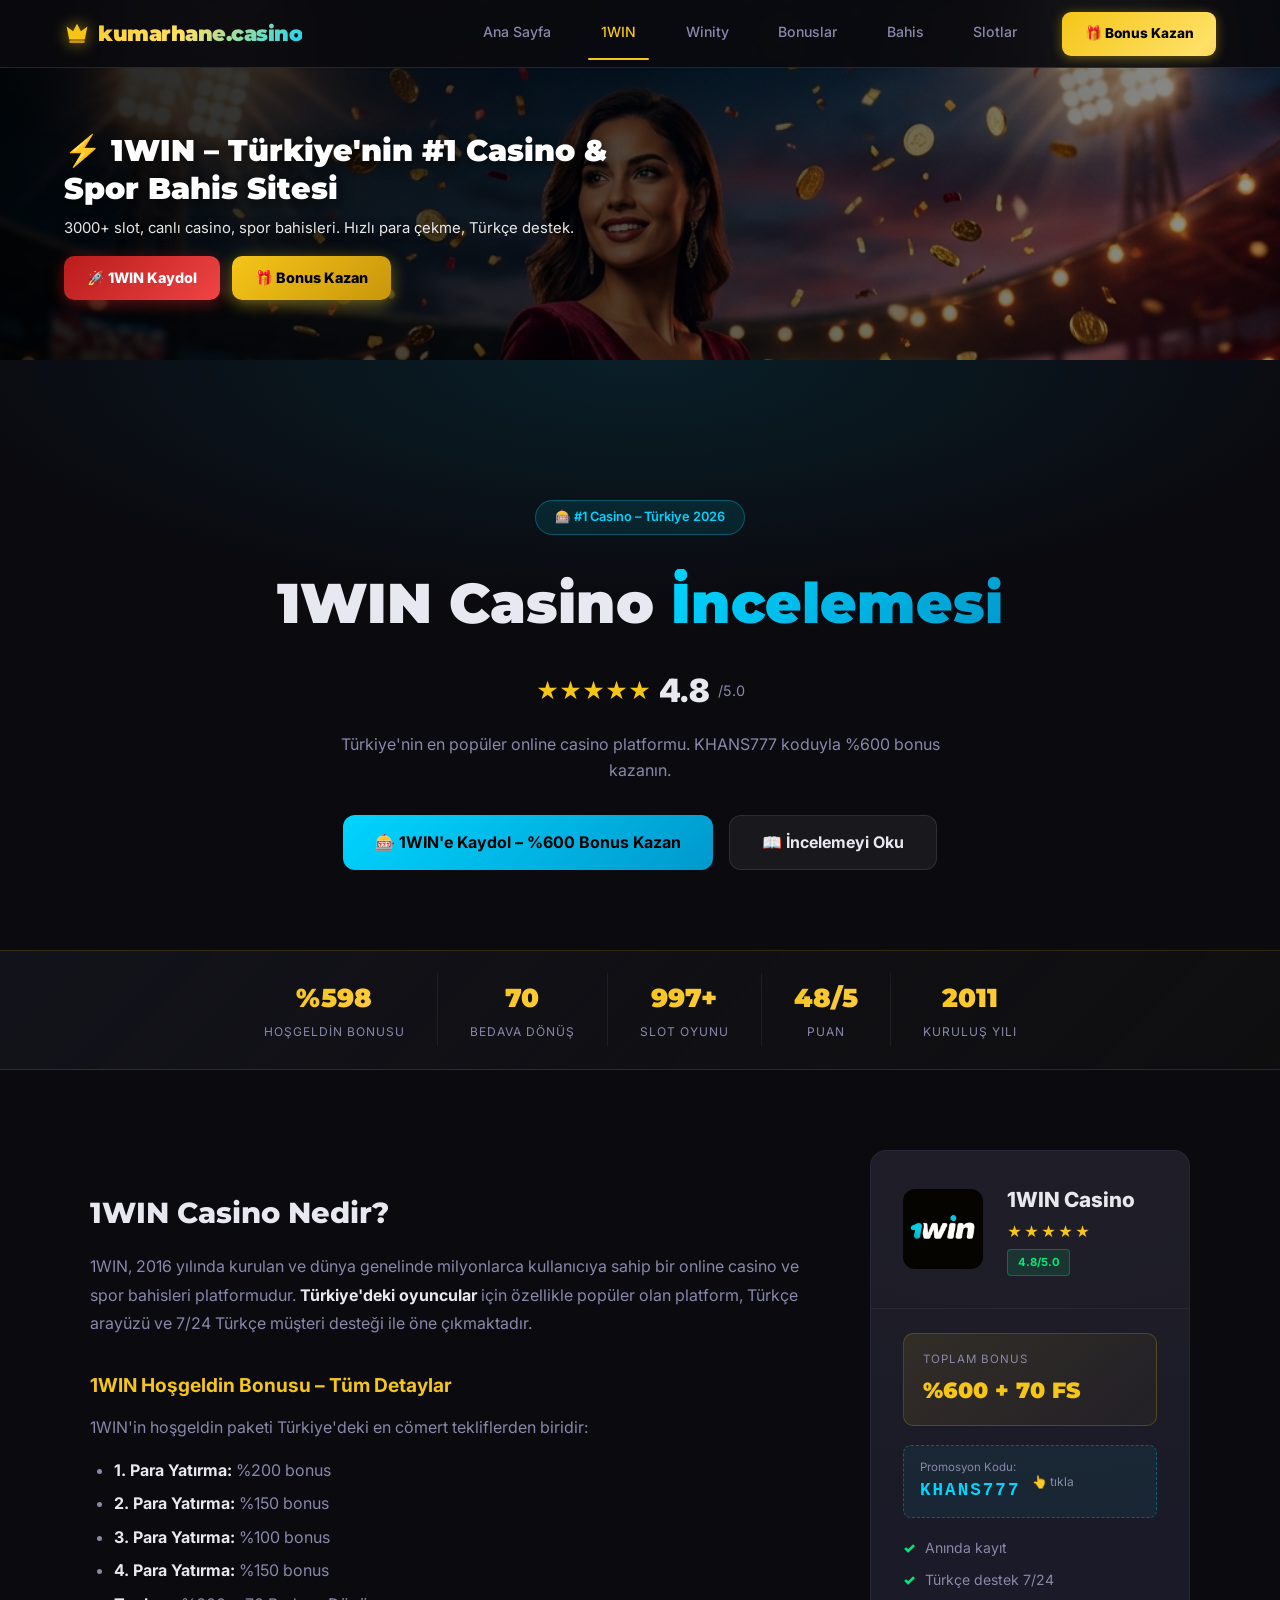
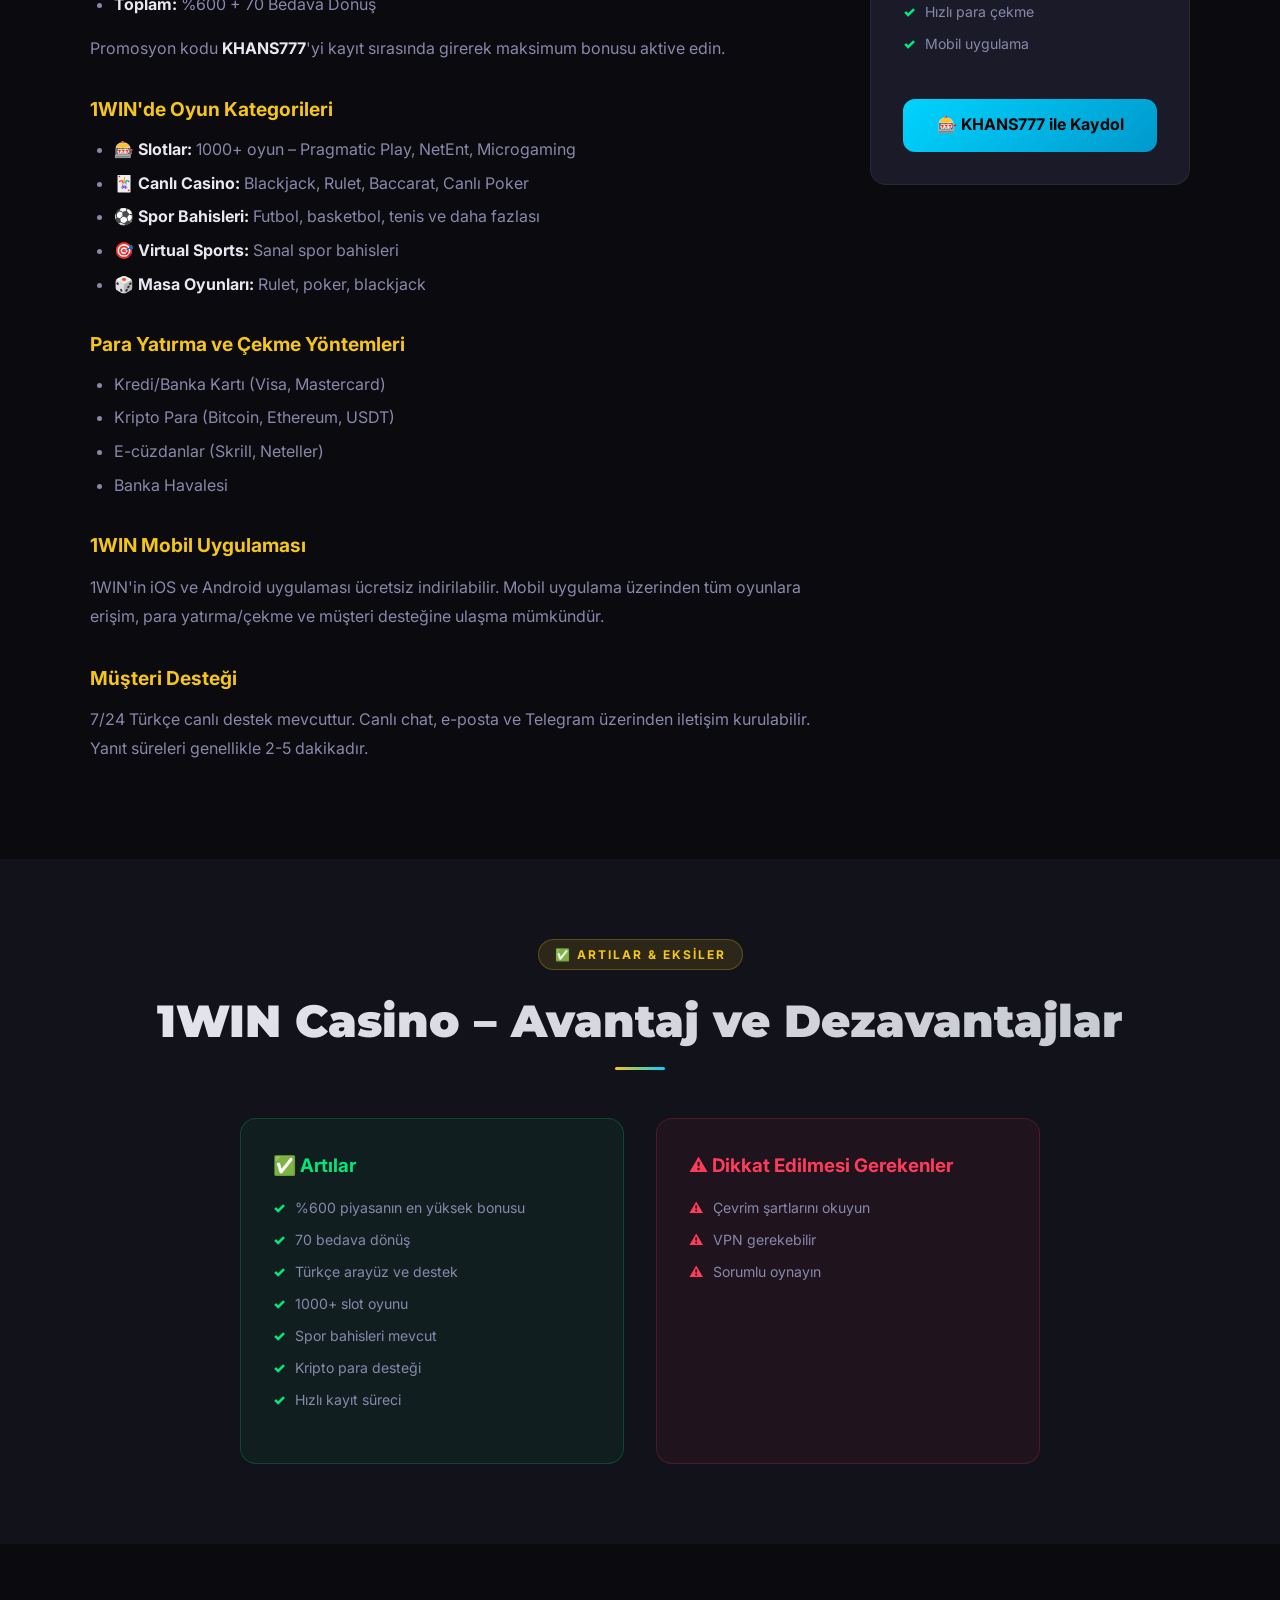
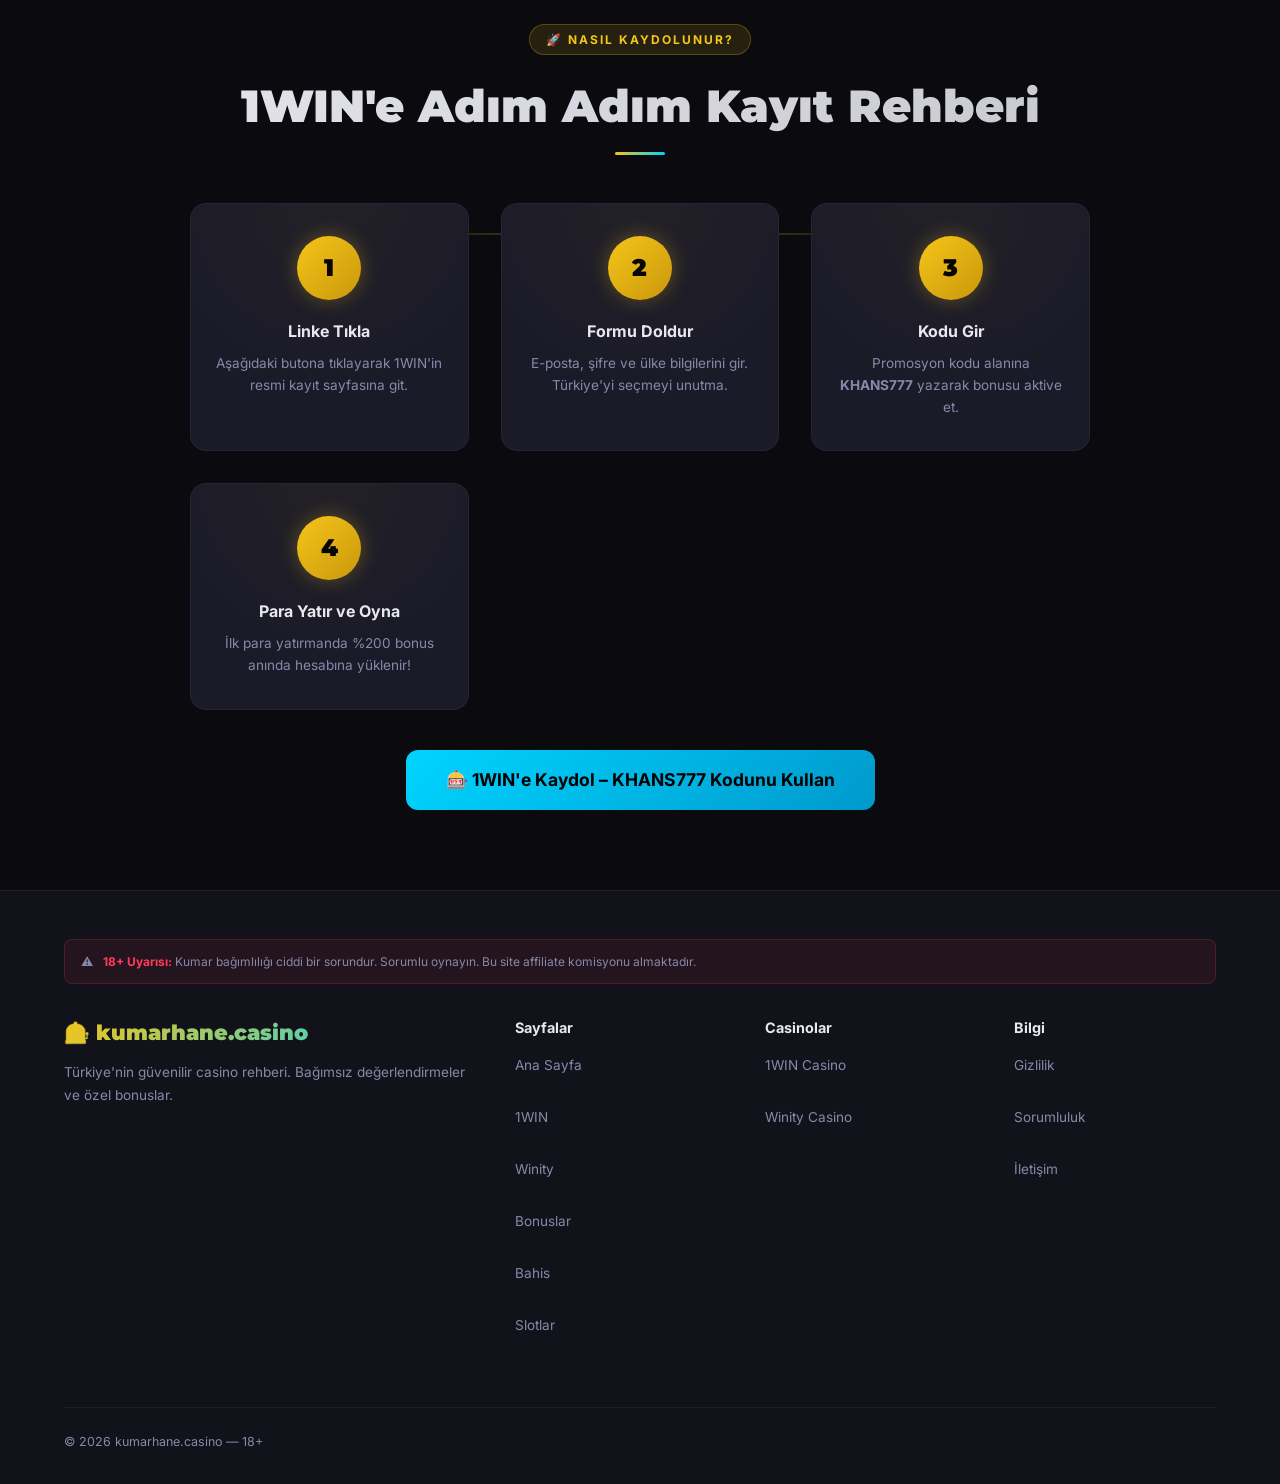
==== 1win.html @ 2cd4895a "SEO optimization + mobile responsive + AI slot images + hero redesign" ====
﻿<!DOCTYPE html>
<html lang="tr">
<head>
<meta charset="UTF-8">
<meta name="viewport" content="width=device-width, initial-scale=1.0, viewport-fit=cover">
<title>1WIN Casino Türkiye – %600 Bonus + 70 Bedava Dönüş | Promosyon Kodu: KHANS777</title>
<meta name="description" content="1WIN Casino Türkiye incelemesi 2026. KHANS777 kodu ile %600 bonus ve 70 bedava dönüş kazanın. Kayıt, para yatırma ve çekme rehberi.">
<meta name="keywords" content="1win türkiye, 1win bonus, 1win promosyon kodu, KHANS777, 1win kayıt, 1win casino, 1win bedava dönüş">
<meta name="robots" content="index, follow, max-snippet:-1, max-image-preview:large">
<meta name="author" content="Kumarhane.Casino">
<meta name="geo.region" content="TR">
<link rel="alternate" hreflang="tr" href="https://kumarhane.casino/1win.html">
<link rel="preconnect" href="https://fonts.googleapis.com">
<link rel="preconnect" href="https://fonts.gstatic.com" crossorigin>
<meta property="og:title" content="1WIN Casino Türkiye – %600 Bonus + KHANS777">
<meta property="og:description" content="1WIN Casino incelemesi. KHANS777 kodu ile %600 bonus ve 70 bedava dönüş kazanın.">
<meta property="og:type" content="article">
<meta property="og:url" content="https://kumarhane.casino/1win.html">
<meta property="og:image" content="https://kumarhane.casino/assets/images/hero-bg.png">
<meta property="og:image:width" content="1200">
<meta property="og:image:height" content="630">
<meta property="og:locale" content="tr_TR">
<meta name="twitter:card" content="summary_large_image">
<link rel="canonical" href="https://kumarhane.casino/1win.html">
<link rel="icon" type="image/svg+xml" href="assets/favicon.svg">
<link rel="stylesheet" href="assets/css/style.css">
<script type="application/ld+json">
{"@context":"https://schema.org","@graph":[{"@type":"BreadcrumbList","itemListElement":[{"@type":"ListItem","position":1,"name":"Ana Sayfa","item":"https://kumarhane.casino"},{"@type":"ListItem","position":2,"name":"1WIN Casino İnceleme","item":"https://kumarhane.casino/1win.html"}]},{"@type":"Review","itemReviewed":{"@type":"Organization","name":"1WIN Casino","url":"https://lkte.cc/c1a523dd","logo":"https://kumarhane.casino/assets/images/1win-logo.png"},"reviewRating":{"@type":"Rating","ratingValue":"4.8","bestRating":"5","worstRating":"1"},"author":{"@type":"Organization","name":"Kumarhane.Casino","url":"https://kumarhane.casino"},"reviewBody":"1WIN Casino, Türkiye'deki en iyi online casino platformlarından biridir. %600 hoşgeldin bonusu ve KHANS777 promosyon kodu ile Kaydolun.","datePublished":"2026-05-22"}]}
</script>
</head>
<body>

<nav class="navbar">
  <div class="navbar-left">
    <a href="index.html" class="navbar-logo"><svg class="logo-icon" viewBox="0 0 30 24" fill="none" xmlns="http://www.w3.org/2000/svg" aria-hidden="true"><path d="M15 1L19.5 9.5L27 4L24 19H6L3 4L10.5 9.5L15 1Z" fill="url(#cg2)"/><rect x="6" y="20" width="18" height="3" rx="1.5" fill="#c9960c"/><defs><linearGradient id="cg2" x1="0" y1="0" x2="30" y2="24"><stop offset="0%" stop-color="#f5c518"/><stop offset="100%" stop-color="#ffaa00"/></linearGradient></defs></svg>kumarhane<span>.casino</span></a>
  </div>
  <div class="navbar-right">
    <div class="navbar-nav" id="mainNav">
      <a href="index.html">Ana Sayfa</a>
      <a href="1win.html" style="color:var(--cyan)">1WIN</a>
      <a href="winity.html">Winity</a>
      <a href="bonuslar.html">Bonuslar</a>
      <a href="bahis.html">Bahis</a>
      <a href="slotlar.html">Slotlar</a>
    </div>
    <a href="https://lkte.cc/c1a523dd" target="_blank" rel="noopener" class="btn-nav">🎁 Bonus Kazan</a>
    <button class="nav-toggle" id="navToggleBtn" aria-label="Menü"><span></span><span></span><span></span></button>
  </div>
</nav>
<!-- PAGE BANNER -->
<div class="page-banner">
  <img src="assets/images/1win-banner.png" alt="" class="page-banner-img" loading="eager">
  <div class="page-banner-overlay">
    <div class="page-banner-body">
      <div class="page-banner-title">⚡ 1WIN – Türkiye'nin #1 Casino & Spor Bahis Sitesi</div>
      <div class="page-banner-sub">3000+ slot, canlı casino, spor bahisleri. Hızlı para çekme, Türkçe destek.</div>
      <div class="page-banner-btns">
        <a href="https://lkte.cc/c1a523dd" target="_blank" rel="noopener" class="btn-bp btn-bp-red">🚀 1WIN Kaydol</a>
        <a href="https://lkte.cc/c1a523dd" target="_blank" rel="noopener" class="btn-bp btn-bp-gold">🎁 Bonus Kazan</a>
      </div>
    </div>
  </div>
</div>
</div>

<div class="page-hero" style="background:radial-gradient(ellipse 80% 60% at 50% 0%,rgba(0,212,255,0.1) 0%,transparent 70%),var(--dark)">
  <div class="hero-badge" style="background:rgba(0,212,255,0.1);border-color:rgba(0,212,255,0.3);color:var(--cyan)">🎰 #1 Casino – Türkiye 2026</div>
  <h1 class="page-hero-title">1WIN Casino <span style="background:linear-gradient(135deg,var(--cyan),#0099cc);-webkit-background-clip:text;-webkit-text-fill-color:transparent">İncelemesi</span></h1>
  <div class="rating-big"><span class="star-filled">★★★★★</span><span class="rating-num">4.8</span><span style="color:var(--text-muted);font-size:0.9rem">/5.0</span></div>
  <p class="page-hero-sub">Türkiye'nin en popüler online casino platformu. KHANS777 koduyla %600 bonus kazanın.</p>
  <div class="hero-buttons">
    <a href="https://lkte.cc/c1a523dd" target="_blank" rel="noopener" class="btn btn-cyan pulse">🎰 1WIN'e Kaydol – %600 Bonus Kazan</a>
    <a href="#İnceleme" class="btn btn-ghost">📖 İncelemeyi Oku</a>
  </div>
</div>

<div class="stats-bar">
  <div class="stat-item"><div class="stat-num">%600</div><div class="stat-label">Hoşgeldin Bonusu</div></div>
  <div class="stat-item"><div class="stat-num">70</div><div class="stat-label">Bedava Dönüş</div></div>
  <div class="stat-item"><div class="stat-num">1000+</div><div class="stat-label">Slot Oyunu</div></div>
  <div class="stat-item"><div class="stat-num">4.8/5</div><div class="stat-label">Puan</div></div>
  <div class="stat-item"><div class="stat-num">2016</div><div class="stat-label">Kuruluş Yılı</div></div>
</div>

<section class="section" id="İnceleme">
  <div style="display:grid;grid-template-columns:1fr 320px;gap:3rem;max-width:1100px;margin:0 auto" class="review-layout">
    <div class="prose">
      <h2>1WIN Casino Nedir?</h2>
      <p>1WIN, 2016 yılında kurulan ve dünya genelinde milyonlarca kullanıcıya sahip bir online casino ve spor bahisleri platformudur. <strong>Türkiye'deki oyuncular</strong> için özellikle popüler olan platform, Türkçe arayüzü ve 7/24 Türkçe müşteri desteği ile öne çıkmaktadır.</p>

      <h3>1WIN Hoşgeldin Bonusu – Tüm Detaylar</h3>
      <p>1WIN'in hoşgeldin paketi Türkiye'deki en cömert tekliflerden biridir:</p>
      <ul>
        <li><strong>1. Para Yatırma:</strong> %200 bonus</li>
        <li><strong>2. Para Yatırma:</strong> %150 bonus</li>
        <li><strong>3. Para Yatırma:</strong> %100 bonus</li>
        <li><strong>4. Para Yatırma:</strong> %150 bonus</li>
        <li><strong>Toplam:</strong> %600 + 70 Bedava Dönüş</li>
      </ul>
      <p>Promosyon kodu <strong>KHANS777</strong>'yi kayıt sırasında girerek maksimum bonusu aktive edin.</p>

      <h3>1WIN'de Oyun Kategorileri</h3>
      <ul>
        <li>🎰 <strong>Slotlar:</strong> 1000+ oyun – Pragmatic Play, NetEnt, Microgaming</li>
        <li>🃏 <strong>Canlı Casino:</strong> Blackjack, Rulet, Baccarat, Canlı Poker</li>
        <li>⚽ <strong>Spor Bahisleri:</strong> Futbol, basketbol, tenis ve daha fazlası</li>
        <li>🎯 <strong>Virtual Sports:</strong> Sanal spor bahisleri</li>
        <li>🎲 <strong>Masa Oyunları:</strong> Rulet, poker, blackjack</li>
      </ul>

      <h3>Para Yatırma ve Çekme Yöntemleri</h3>
      <ul>
        <li>Kredi/Banka Kartı (Visa, Mastercard)</li>
        <li>Kripto Para (Bitcoin, Ethereum, USDT)</li>
        <li>E-cüzdanlar (Skrill, Neteller)</li>
        <li>Banka Havalesi</li>
      </ul>

      <h3>1WIN Mobil Uygulaması</h3>
      <p>1WIN'in iOS ve Android uygulaması ücretsiz indirilabilir. Mobil uygulama üzerinden tüm oyunlara erişim, para yatırma/çekme ve müşteri desteğine ulaşma mümkündür.</p>

      <h3>Müşteri Desteği</h3>
      <p>7/24 Türkçe canlı destek mevcuttur. Canlı chat, e-posta ve Telegram üzerinden iletişim kurulabilir. Yanıt süreleri genellikle 2-5 dakikadır.</p>
    </div>

    <div>
      <div class="casino-card" style="position:sticky;top:90px">
        <div class="casino-card-top">
          <div class="casino-logo-wrap">
            <img loading="lazy" src="assets/images/1win-logo.png" alt="1WIN" onerror="this.parentElement.innerHTML='<span style=font-size:2rem;color:#00d4ff>1W</span>'">
          </div>
          <div class="casino-meta">
            <h3>1WIN Casino</h3>
            <div class="stars">★★★★★</div>
            <div class="casino-badge">4.8/5.0</div>
          </div>
        </div>
        <div class="casino-card-body">
          <div class="bonus-highlight">
            <div class="bonus-highlight-label">Toplam Bonus</div>
            <div class="bonus-highlight-value">%600 + 70 FS</div>
          </div>
          <div class="promo-box">
            <div><div class="promo-label">Promosyon Kodu:</div><div class="promo-code">KHANS777</div></div>
            <div style="font-size:0.75rem;color:var(--text-muted)">👆 tıkla</div>
          </div>
          <div class="features-list">
            <div class="feature-item">Anında kayıt</div>
            <div class="feature-item">Türkçe destek 7/24</div>
            <div class="feature-item">Hızlı para çekme</div>
            <div class="feature-item">Mobil uygulama</div>
          </div>
        </div>
        <div class="casino-card-footer">
          <a href="https://lkte.cc/c1a523dd" target="_blank" rel="noopener" class="btn btn-cyan" style="width:100%;justify-content:center">🎰 KHANS777 ile Kaydol</a>
        </div>
      </div>
    </div>
  </div>
</section>

<style>@media(max-width:900px){.review-layout{grid-template-columns:1fr!important}}</style>

<section class="section section-dark">
  <div class="section-header">
    <div class="section-tag">✅ Artılar &amp; Eksiler</div>
    <h2 class="section-title">1WIN Casino – Avantaj ve Dezavantajlar</h2>
  </div>
  <div style="display:grid;grid-template-columns:1fr 1fr;gap:2rem;max-width:800px;margin:0 auto">
    <div style="background:rgba(0,232,122,0.06);border:1px solid rgba(0,232,122,0.2);border-radius:16px;padding:2rem">
      <h3 style="color:var(--green);margin-bottom:1rem">✅ Artılar</h3>
      <div class="features-list">
        <div class="feature-item">%600 piyasanın en yüksek bonusu</div>
        <div class="feature-item">70 bedava dönüş</div>
        <div class="feature-item">Türkçe arayüz ve destek</div>
        <div class="feature-item">1000+ slot oyunu</div>
        <div class="feature-item">Spor bahisleri mevcut</div>
        <div class="feature-item">Kripto para desteği</div>
        <div class="feature-item">Hızlı kayıt süreci</div>
      </div>
    </div>
    <div style="background:rgba(255,59,92,0.06);border:1px solid rgba(255,59,92,0.2);border-radius:16px;padding:2rem">
      <h3 style="color:var(--red);margin-bottom:1rem">⚠️ Dikkat Edilmesi Gerekenler</h3>
      <div class="features-list" style="list-style:none">
        <div class="feature-item warn-item">Çevrim şartlarını okuyun</div>
        <div class="feature-item warn-item">VPN gerekebilir</div>
        <div class="feature-item warn-item">Sorumlu oynayın</div>
      </div>
    </div>
  </div>
</section>

<section class="section">
  <div class="section-header">
    <div class="section-tag">🚀 Nasıl Kaydolunur?</div>
    <h2 class="section-title">1WIN'e Adım Adım Kayıt Rehberi</h2>
  </div>
  <div class="steps-grid" style="max-width:900px;margin:0 auto">
    <div class="step-card"><div class="step-num">1</div><div class="step-title">Linke Tıkla</div><div class="step-desc">Aşağıdaki butona tıklayarak 1WIN'in resmi kayıt sayfasına git.</div></div>
    <div class="step-card"><div class="step-num">2</div><div class="step-title">Formu Doldur</div><div class="step-desc">E-posta, şifre ve ülke bilgilerini gir. Türkiye'yi seçmeyi unutma.</div></div>
    <div class="step-card"><div class="step-num">3</div><div class="step-title">Kodu Gir</div><div class="step-desc">Promosyon kodu alanına <strong>KHANS777</strong> yazarak bonusu aktive et.</div></div>
    <div class="step-card"><div class="step-num">4</div><div class="step-title">Para Yatır ve Oyna</div><div class="step-desc">İlk para yatırmanda %200 bonus anında hesabına yüklenir!</div></div>
  </div>
  <div style="text-align:center;margin-top:2.5rem">
    <a href="https://lkte.cc/c1a523dd" target="_blank" rel="noopener" class="btn btn-cyan pulse" style="font-size:1.1rem;padding:1rem 2.5rem">🎰 1WIN'e Kaydol – KHANS777 Kodunu Kullan</a>
  </div>
</section>

<footer>
  <div class="gambling-warning">⚠️ <div><strong>18+ Uyarısı:</strong> Kumar bağımlılığı ciddi bir sorundur. Sorumlu oynayın. Bu site affiliate komisyonu almaktadır.</div></div>
  <div class="footer-grid">
    <div>
      <div class="footer-brand-name">🎰 kumarhane.casino</div>
      <p class="footer-desc">Türkiye'nin güvenilir casino rehberi. Bağımsız değerlendirmeler ve özel bonuslar.</p>
    </div>
    <div><div class="footer-col-title">Sayfalar</div><div class="footer-links"><a href="index.html">Ana Sayfa</a><a href="1win.html">1WIN</a><a href="winity.html">Winity</a><a href="bonuslar.html">Bonuslar</a><a href="bahis.html">Bahis</a>
      <a href="slotlar.html">Slotlar</a></div></div>
    <div><div class="footer-col-title">Casinolar</div><div class="footer-links"><a href="https://lkte.cc/c1a523dd" target="_blank" rel="noopener">1WIN Casino</a><a href="https://winity.one/alt/win_girl_tr/?ec56622b4272e864ec4dde44e7086534" target="_blank" rel="noopener">Winity Casino</a></div></div>
    <div><div class="footer-col-title">Bilgi</div><div class="footer-links"><a href="gizlilik.html">Gizlilik</a><a href="sorumluluk.html">Sorumluluk</a><a href="mailto:info@kumarhane.casino">İletişim</a></div></div>
  </div>
  <div class="footer-bottom">
    <div class="footer-copy">© 2026 kumarhane.casino — 18+</div>
  </div>
</footer>

<div class="sticky-cta" style="opacity:0;transition:opacity .3s">
  <a href="https://lkte.cc/c1a523dd" target="_blank" rel="noopener" class="sticky-cta-btn" style="background:linear-gradient(135deg,var(--cyan),#0099cc);color:#000">🎰 KHANS777 ile Kaydol</a>
</div>
<script src="assets/js/main.js"></script>
</body>
</html>
---- assets/css/style.css ----
@import url('https://fonts.googleapis.com/css2?family=Inter:wght@300;400;500;600;700;800;900&family=Montserrat:wght@700;800;900&display=swap');

:root {
  --gold: #f5c518;
  --gold-dark: #c9960c;
  --cyan: #00d4ff;
  --dark: #0a0a0f;
  --dark2: #12121a;
  --dark3: #1a1a28;
  --dark4: #22223a;
  --text: #e8e8f0;
  --text-muted: #8888aa;
  --red: #ff3b5c;
  --green: #00e87a;
  --radius: 16px;
  --shadow: 0 8px 32px rgba(0,0,0,0.5);
}

* { margin:0; padding:0; box-sizing:border-box; }

html { scroll-behavior:smooth; }

body {
  font-family:'Inter',sans-serif;
  background:var(--dark);
  color:var(--text);
  line-height:1.6;
  overflow-x:hidden;
}

a { text-decoration:none; color:inherit; }
img { max-width:100%; display:block; }

/* SCROLLBAR */
::-webkit-scrollbar { width:6px; }
::-webkit-scrollbar-track { background:var(--dark2); }
::-webkit-scrollbar-thumb { background:var(--gold); border-radius:3px; }

/* NAVBAR */
.navbar {
  position:fixed; top:0; left:0; right:0; z-index:1000;
  background:rgba(10,10,15,0.92);
  backdrop-filter:blur(20px);
  border-bottom:1px solid rgba(245,197,24,0.15);
  padding:0 calc(5% + 8px) 0 5%;
  display:flex; align-items:center; justify-content:space-between;
  height:68px;
  transition:background .3s, box-shadow .3s;
}
.navbar.scrolled { background:rgba(10,10,15,0.99); box-shadow:0 4px 30px rgba(0,0,0,0.6); }

/* LEFT: logo only */
.navbar-left { display:flex; align-items:center; flex-shrink:0; }

/* RIGHT: nav + CTA + burger */
.navbar-right { display:flex; align-items:center; gap:2rem; flex:1; justify-content:flex-end; }

.navbar-logo {
  font-family:'Montserrat',sans-serif;
  font-size:1.3rem; font-weight:900;
  background:linear-gradient(135deg,var(--gold),#ffe066,var(--cyan));
  -webkit-background-clip:text; -webkit-text-fill-color:transparent;
  letter-spacing:-0.5px;
  display:flex; align-items:center; gap:0;
  text-decoration:none; flex-shrink:0;
}
.navbar-logo span { -webkit-text-fill-color:transparent; }

/* Crown SVG icon */
.logo-icon {
  width:26px; height:auto; flex-shrink:0;
  margin-right:0.5rem;
  filter:drop-shadow(0 0 8px rgba(245,197,24,0.7));
  transition:filter .3s;
}
.navbar-logo:hover .logo-icon { filter:drop-shadow(0 0 12px rgba(245,197,24,1)); }

.navbar-nav { display:flex; gap:1.5rem; align-items:center; }

.navbar-nav a {
  font-size:0.88rem; font-weight:500; color:var(--text-muted);
  transition:color .2s; white-space:nowrap;
}
.navbar-nav a:hover, .navbar-nav a.active { color:var(--gold); }

/* CTA button in navbar-right */
.btn-nav {
  background:linear-gradient(135deg,var(--gold) 0%,#ffe066 50%,var(--gold-dark) 100%);
  background-size:200% auto;
  color:#000 !important;
  padding:0.55rem 1.4rem;
  border-radius:9px;
  font-weight:800 !important;
  font-size:0.85rem !important;
  white-space:nowrap;
  flex-shrink:0;
  margin-right:0;
  box-shadow:0 2px 12px rgba(245,197,24,0.4);
  transition:background-position .4s, transform .2s, box-shadow .2s;
  display:inline-flex; align-items:center; gap:0.3rem;
}
.btn-nav:hover { background-position:right center; transform:translateY(-2px); box-shadow:0 4px 20px rgba(245,197,24,0.6); }

/* HERO */
.hero {
  min-height:100vh;
  position:relative;
  display:flex; align-items:center; justify-content:center;
  text-align:center;
  padding:100px 5% 60px;
  overflow:hidden;
}

.hero-bg {
  position:absolute; inset:0;
  background:
    radial-gradient(ellipse 80% 60% at 50% 40%, rgba(245,197,24,0.08) 0%, transparent 70%),
    radial-gradient(ellipse 60% 80% at 80% 20%, rgba(0,212,255,0.06) 0%, transparent 60%),
    linear-gradient(180deg,#0a0a0f 0%,#12121a 100%);
  z-index:0;
}

.hero-bg-img {
  position:absolute; inset:0;
  background-image:url('../images/hero-bg.png');
  background-size:cover; background-position:center;
  opacity:0.12; z-index:1;
}

.hero-content { position:relative; z-index:2; max-width:900px; }

.hero-badge {
  display:inline-flex; align-items:center; gap:0.5rem;
  background:rgba(245,197,24,0.1);
  border:1px solid rgba(245,197,24,0.3);
  border-radius:50px;
  padding:0.4rem 1.2rem;
  font-size:0.8rem; font-weight:600; color:var(--gold);
  margin-bottom:1.5rem;
  animation:fadeInDown .6s ease;
}

.hero-title {
  font-family:'Montserrat',sans-serif;
  font-size:clamp(2.2rem,6vw,4.5rem);
  font-weight:900;
  line-height:1.1;
  margin-bottom:1.2rem;
  animation:fadeInUp .7s ease;
}

.hero-title .highlight {
  background:linear-gradient(135deg,var(--gold),#ffaa00);
  -webkit-background-clip:text; -webkit-text-fill-color:transparent;
}

.hero-sub {
  font-size:clamp(1rem,2vw,1.25rem);
  color:var(--text-muted);
  margin-bottom:2.5rem;
  animation:fadeInUp .8s ease;
}

.hero-buttons { display:flex; gap:1rem; justify-content:center; flex-wrap:wrap; animation:fadeInUp .9s ease; }

/* BUTTONS */
.btn {
  display:inline-flex; align-items:center; gap:0.5rem;
  padding:0.85rem 2rem;
  border-radius:12px;
  font-weight:700; font-size:1rem;
  cursor:pointer; border:none;
  transition:all .25s;
  position:relative; overflow:hidden;
}

.btn::after {
  content:'';
  position:absolute; inset:0;
  background:rgba(255,255,255,0.1);
  opacity:0; transition:opacity .2s;
}
.btn:hover::after { opacity:1; }
.btn:hover { transform:translateY(-2px); box-shadow:0 12px 30px rgba(0,0,0,0.4); }

.btn-gold {
  background:linear-gradient(135deg,var(--gold),var(--gold-dark));
  color:#000;
}

.btn-cyan {
  background:linear-gradient(135deg,var(--cyan),#0099cc);
  color:#000;
}

.btn-outline {
  background:transparent;
  border:2px solid var(--gold);
  color:var(--gold);
}
.btn-outline:hover { background:var(--gold); color:#000; }

.btn-ghost {
  background:rgba(255,255,255,0.06);
  border:1px solid rgba(255,255,255,0.1);
  color:var(--text);
}

/* STATS BAR */
.stats-bar {
  background:linear-gradient(135deg,var(--dark2),rgba(245,197,24,0.02));
  border-top:1px solid rgba(245,197,24,0.15);
  border-bottom:1px solid rgba(245,197,24,0.15);
  padding:1.4rem 5%;
  display:flex; gap:0; justify-content:center; flex-wrap:wrap;
}
.stat-item {
  display:flex; flex-direction:column; align-items:center;
  gap:0.2rem; padding:0.3rem 2rem;
  border-right:1px solid rgba(255,255,255,0.06);
}
.stat-item:last-child { border-right:none; }
.stat-num {
  font-family:'Montserrat',sans-serif; font-size:1.6rem; font-weight:900;
  background:linear-gradient(135deg,var(--gold),#ffe066);
  -webkit-background-clip:text; -webkit-text-fill-color:transparent;
}
.stat-label { font-size:0.75rem; color:var(--text-muted); text-transform:uppercase; letter-spacing:1px; }

/* SECTION */
.section { padding:80px 5%; }
.section-dark { background:var(--dark2); }
.section-darker { background:var(--dark3); }

/* Section title underline accent */
.section-title::after {
  content:'';
  display:block; width:50px; height:3px;
  background:linear-gradient(90deg,var(--gold),var(--cyan));
  margin:0.6rem auto 0; border-radius:2px;
}

.section-header { text-align:center; margin-bottom:3rem; }

.section-tag {
  display:inline-block;
  background:rgba(245,197,24,0.12);
  border:1px solid rgba(245,197,24,0.25);
  color:var(--gold);
  font-size:0.75rem; font-weight:700;
  text-transform:uppercase; letter-spacing:2px;
  padding:0.3rem 1rem; border-radius:50px;
  margin-bottom:1rem;
}

.section-title {
  font-family:'Montserrat',sans-serif;
  font-size:clamp(1.8rem,4vw,2.8rem);
  font-weight:900;
  margin-bottom:0.75rem;
}

.section-sub { color:var(--text-muted); max-width:600px; margin:0 auto; }

/* CARDS */
.cards-grid { display:grid; gap:1.5rem; grid-template-columns:repeat(auto-fit,minmax(300px,1fr)); }

.casino-card {
  background:var(--dark3);
  border:1px solid rgba(255,255,255,0.06);
  border-radius:var(--radius);
  overflow:hidden;
  transition:all .3s;
  position:relative;
}
.casino-card:hover { transform:translateY(-6px); border-color:rgba(245,197,24,0.3); box-shadow:0 20px 50px rgba(0,0,0,0.5); }

.casino-card-top {
  padding:2rem;
  display:flex; align-items:center; gap:1.5rem;
  border-bottom:1px solid rgba(255,255,255,0.05);
}

.casino-logo-wrap {
  width:80px; height:80px;
  border-radius:12px;
  overflow:hidden;
  background:var(--dark4);
  display:flex; align-items:center; justify-content:center;
  flex-shrink:0;
}
.casino-logo-wrap img { width:100%; height:100%; object-fit:contain; }

.casino-meta h3 { font-size:1.3rem; font-weight:800; margin-bottom:0.25rem; }

.stars { color:var(--gold); font-size:0.9rem; letter-spacing:2px; }

.casino-badge {
  display:inline-block;
  background:rgba(0,232,122,0.12);
  border:1px solid rgba(0,232,122,0.3);
  color:var(--green);
  font-size:0.7rem; font-weight:700;
  padding:0.2rem 0.6rem; border-radius:4px;
  margin-top:0.4rem;
}

.casino-card-body { padding:1.5rem 2rem; }

.bonus-highlight {
  background:linear-gradient(135deg,rgba(245,197,24,0.1),rgba(245,197,24,0.03));
  border:1px solid rgba(245,197,24,0.2);
  border-radius:10px;
  padding:1rem 1.2rem;
  margin-bottom:1.2rem;
}

.bonus-highlight-label { font-size:0.72rem; color:var(--text-muted); text-transform:uppercase; letter-spacing:1px; margin-bottom:0.3rem; }
.bonus-highlight-value { font-family:'Montserrat',sans-serif; font-size:1.4rem; font-weight:900; color:var(--gold); }

.promo-box {
  background:rgba(0,212,255,0.06);
  border:1px dashed rgba(0,212,255,0.3);
  border-radius:8px;
  padding:0.75rem 1rem;
  margin-bottom:1.2rem;
  display:flex; align-items:center; gap:0.75rem;
}
.promo-label { font-size:0.72rem; color:var(--text-muted); }
.promo-code { font-family:monospace; font-size:1.1rem; font-weight:800; color:var(--cyan); letter-spacing:2px; }

.casino-card-footer { padding:0 2rem 2rem; }

/* FEATURES LIST */
.features-list { display:grid; gap:0.6rem; margin-bottom:1.2rem; }
.feature-item { display:flex; align-items:center; gap:0.6rem; font-size:0.88rem; color:var(--text-muted); }
.feature-item::before { content:'✓'; color:var(--green); font-weight:900; }

/* Предупредительные пункты (⚠ вместо ✓) */
.feature-item.warn-item::before { content:'⚠'; color:var(--red); }


/* TOP BADGE */
.top-pick-badge {
  position:absolute; top:1rem; right:1rem;
  background:linear-gradient(135deg,var(--gold),var(--gold-dark));
  color:#000;
  font-size:0.65rem; font-weight:800;
  padding:0.3rem 0.7rem; border-radius:6px;
  text-transform:uppercase; letter-spacing:1px;
}

/* BONUS CARDS */
.bonus-grid { display:grid; grid-template-columns:repeat(auto-fit,minmax(260px,1fr)); gap:1.5rem; }

.bonus-card {
  background:var(--dark3);
  border:1px solid rgba(255,255,255,0.06);
  border-radius:var(--radius);
  padding:2rem;
  text-align:center;
  transition:all .3s;
  position:relative; overflow:hidden;
}
.bonus-card:hover { transform:translateY(-5px); border-color:rgba(245,197,24,0.3); }

.bonus-card-icon { font-size:2.5rem; margin-bottom:1rem; }
.bonus-card-amount { font-family:'Montserrat',sans-serif; font-size:2rem; font-weight:900; color:var(--gold); margin-bottom:0.3rem; }
.bonus-card-title { font-weight:700; margin-bottom:0.5rem; }
.bonus-card-desc { font-size:0.85rem; color:var(--text-muted); }

/* HOW TO */
.steps-grid { display:grid; grid-template-columns:repeat(auto-fit,minmax(220px,1fr)); gap:2rem; position:relative; }
.steps-grid::before {
  content:'';
  position:absolute; top:30px; left:12%; right:12%; height:2px;
  background:linear-gradient(90deg,transparent,rgba(245,197,24,0.3),transparent);
  pointer-events:none;
}
.step-card {
  text-align:center;
  background:var(--dark3); border:1px solid rgba(255,255,255,0.05);
  border-radius:var(--radius); padding:2rem 1.5rem;
  transition:all .3s;
}
.step-card:hover { border-color:rgba(245,197,24,0.25); transform:translateY(-4px); }
.step-num {
  width:64px; height:64px; border-radius:50%;
  background:linear-gradient(135deg,var(--gold),var(--gold-dark));
  color:#000; font-family:'Montserrat',sans-serif;
  font-size:1.5rem; font-weight:900;
  display:flex; align-items:center; justify-content:center;
  margin:0 auto 1.2rem;
  box-shadow:0 0 20px rgba(245,197,24,0.3);
}
.step-title { font-weight:700; font-size:1rem; margin-bottom:0.5rem; }
.step-desc { font-size:0.85rem; color:var(--text-muted); }

/* FAQ */
.faq-list { max-width:800px; margin:0 auto; display:flex; flex-direction:column; gap:1rem; }

.faq-item {
  background:var(--dark3);
  border:1px solid rgba(255,255,255,0.06);
  border-radius:12px; overflow:hidden;
}

.faq-question {
  width:100%; background:none; border:none;
  padding:1.2rem 1.5rem;
  display:flex; align-items:center; justify-content:space-between;
  cursor:pointer; color:var(--text);
  font-size:1rem; font-weight:600;
  text-align:left;
  transition:background .2s;
}
.faq-question:hover { background:rgba(255,255,255,0.03); }
.faq-icon { font-size:1.2rem; color:var(--gold); transition:transform .3s; }
.faq-item.open .faq-icon { transform:rotate(45deg); }

.faq-answer {
  max-height:0; overflow:hidden;
  transition:max-height .35s ease, padding .35s;
  padding:0 1.5rem;
  font-size:0.9rem; color:var(--text-muted);
}
.faq-item.open .faq-answer { max-height:200px; padding:0 1.5rem 1.2rem; }

/* TRUST BADGES */
.trust-grid { display:flex; flex-wrap:wrap; gap:1.2rem; justify-content:center; }
.trust-item {
  background:linear-gradient(135deg,var(--dark3),rgba(245,197,24,0.02));
  border:1px solid rgba(255,255,255,0.06);
  border-radius:14px;
  padding:1.2rem 1.8rem;
  display:flex; align-items:center; gap:0.8rem;
  min-width:190px; transition:all .3s;
}
.trust-item:hover {
  border-color:rgba(245,197,24,0.25);
  transform:translateY(-3px);
  box-shadow:0 10px 30px rgba(0,0,0,0.3);
}
.trust-icon {
  font-size:1.8rem;
  width:44px; height:44px;
  background:rgba(245,197,24,0.08);
  border-radius:10px;
  display:flex; align-items:center; justify-content:center;
  flex-shrink:0;
}
.trust-text { font-size:0.85rem; }
.trust-text strong { display:block; color:var(--text); margin-bottom:0.1rem; }
.trust-text span { color:var(--text-muted); font-size:0.75rem; }

/* TABLE */
.compare-table { width:100%; border-collapse:collapse; }
.compare-table th, .compare-table td {
  padding:1rem 1.2rem;
  text-align:left;
  border-bottom:1px solid rgba(255,255,255,0.05);
  font-size:0.9rem;
}
.compare-table th { background:var(--dark4); color:var(--gold); font-weight:700; font-size:0.8rem; text-transform:uppercase; letter-spacing:1px; }
.compare-table tr:hover td { background:rgba(255,255,255,0.02); }
.compare-table .check { color:var(--green); font-weight:900; }
.compare-table .cross { color:var(--red); }

/* FOOTER */
footer {
  background:var(--dark2);
  border-top:1px solid rgba(255,255,255,0.06);
  padding:3rem 5% 2rem;
}

.footer-grid {
  display:grid;
  grid-template-columns:2fr 1fr 1fr 1fr;
  gap:3rem;
  margin-bottom:3rem;
}

.footer-brand-name {
  font-family:'Montserrat',sans-serif;
  font-size:1.3rem; font-weight:900;
  background:linear-gradient(135deg,var(--gold),var(--cyan));
  -webkit-background-clip:text; -webkit-text-fill-color:transparent;
  margin-bottom:0.75rem;
}

.footer-desc { font-size:0.85rem; color:var(--text-muted); line-height:1.7; margin-bottom:1rem; }

.footer-col-title { font-weight:700; font-size:0.9rem; margin-bottom:1rem; color:var(--text); }
.footer-links { display:flex; flex-direction:column; gap:0.5rem; }
.footer-links a { font-size:0.85rem; color:var(--text-muted); transition:color .2s; }
.footer-links a:hover { color:var(--gold); }

.footer-bottom {
  border-top:1px solid rgba(255,255,255,0.05);
  padding-top:1.5rem;
  display:flex; align-items:center; justify-content:space-between;
  flex-wrap:wrap; gap:1rem;
}

.footer-copy { font-size:0.78rem; color:var(--text-muted); }

.gambling-warning {
  background:rgba(255,59,92,0.08);
  border:1px solid rgba(255,59,92,0.2);
  border-radius:8px;
  padding:0.75rem 1rem;
  font-size:0.75rem;
  color:var(--text-muted);
  margin-bottom:2rem;
  display:flex; gap:0.6rem; align-items:flex-start;
}
.gambling-warning strong { color:var(--red); }

/* PAGE HERO (inner pages) */
.page-hero {
  padding:140px 5% 80px;
  text-align:center;
  background:
    radial-gradient(ellipse 80% 60% at 50% 0%, rgba(245,197,24,0.08) 0%, transparent 70%),
    var(--dark);
}

.page-hero-title {
  font-family:'Montserrat',sans-serif;
  font-size:clamp(2rem,5vw,3.5rem);
  font-weight:900;
  margin-bottom:1rem;
}

.page-hero-sub { color:var(--text-muted); max-width:600px; margin:0 auto 2rem; }

/* RATING STARS */
.rating-big { display:flex; align-items:center; gap:0.5rem; justify-content:center; margin-bottom:1rem; }
.star-filled { color:var(--gold); font-size:1.4rem; }
.rating-num { font-size:2rem; font-weight:900; }

/* CONTENT PROSE */
.prose { max-width:820px; margin:0 auto; }
.prose h2 { font-family:'Montserrat',sans-serif; font-size:1.8rem; font-weight:800; margin:2.5rem 0 1rem; }
.prose h3 { font-size:1.2rem; font-weight:700; margin:2rem 0 0.75rem; color:var(--gold); }
.prose p { color:var(--text-muted); margin-bottom:1rem; line-height:1.8; }
.prose ul { padding-left:1.5rem; color:var(--text-muted); margin-bottom:1rem; }
.prose ul li { margin-bottom:0.5rem; }
.prose strong { color:var(--text); }

/* MOBILE NAV */
.nav-toggle { display:none; background:none; border:none; cursor:pointer; flex-direction:column; gap:5px; }
.nav-toggle span { display:block; width:24px; height:2px; background:var(--text); border-radius:2px; transition:all .3s; }

/* STICKY CTA */
.sticky-cta {
  position:fixed; bottom:1.5rem; right:1.5rem; z-index:999;
  display:flex; flex-direction:column; gap:0.75rem;
}
.sticky-cta-btn {
  display:flex; align-items:center; gap:0.6rem;
  padding:0.75rem 1.2rem;
  border-radius:50px;
  font-weight:700; font-size:0.85rem;
  box-shadow:0 8px 24px rgba(0,0,0,0.5);
  transition:all .25s;
  cursor:pointer; border:none;
}
.sticky-cta-btn:hover { transform:translateY(-2px) scale(1.03); }

/* ANIMATIONS */
@keyframes fadeInDown { from { opacity:0; transform:translateY(-20px); } to { opacity:1; transform:translateY(0); } }
@keyframes fadeInUp { from { opacity:0; transform:translateY(30px); } to { opacity:1; transform:translateY(0); } }
@keyframes pulse { 0%,100% { box-shadow:0 0 0 0 rgba(245,197,24,0.4); } 50% { box-shadow:0 0 0 12px rgba(245,197,24,0); } }
@keyframes shimmer { 0% { background-position:-200% center; } 100% { background-position:200% center; } }
@keyframes float { 0%,100% { transform:translateY(0); } 50% { transform:translateY(-10px); } }

.pulse { animation:pulse 2s infinite; }
.float { animation:float 4s ease-in-out infinite; }

/* RESPONSIVE */
@media(max-width:900px) {
  .footer-grid { grid-template-columns:1fr 1fr; }
  .cards-grid { grid-template-columns:1fr; max-width:500px; margin:0 auto; }
}

@media(max-width:640px) {
  .navbar-nav { display:none; }
  .nav-toggle { display:flex; }
  .navbar-nav.open {
    display:flex; flex-direction:column;
    position:absolute; top:70px; left:0; right:0;
    background:rgba(10,10,15,0.98);
    backdrop-filter:blur(20px);
    padding:1.5rem 5%;
    border-bottom:1px solid rgba(245,197,24,0.15);
    gap:0.25rem;
  }
  .navbar-nav.open a { padding:0.6rem 0; border-bottom:1px solid rgba(255,255,255,0.04); }
  .hero-buttons { flex-direction:column; align-items:center; }
  .hero-buttons .btn { width:100%; max-width:340px; justify-content:center; }
  .footer-grid { grid-template-columns:1fr; gap:2rem; }
  .stats-bar { flex-wrap:wrap; gap:1rem; justify-content:center; }
  .sticky-cta { bottom:1rem; right:1rem; }
  .section { padding:60px 5%; }
  .bonus-grid { grid-template-columns:1fr 1fr; }
  .steps-grid { grid-template-columns:1fr 1fr; }
  .trust-grid { flex-direction:column; }
  .trust-item { min-width:unset; }
}

@media(max-width:400px) {
  .bonus-grid { grid-template-columns:1fr; }
  .steps-grid { grid-template-columns:1fr; }
}

/* ==========================================
   HERO CASINO DECORATIONS
   ========================================== */
.hero-decos {
  position:absolute; inset:0;
  pointer-events:none; overflow:hidden; z-index:1;
}
.hd-suit {
  position:absolute;
  font-size:5rem; line-height:1;
  color:rgba(255,255,255,0.07);
  animation:suitFloat var(--d,9s) ease-in-out var(--dl,0s) infinite;
  transform:rotate(var(--r,0deg));
  user-select:none;
}
@keyframes suitFloat {
  0%,100% { transform:rotate(var(--r,0deg)) translateY(0); }
  50%      { transform:rotate(calc(var(--r,0deg) + 8deg)) translateY(-18px); }
}
.hd-chip {
  position:absolute;
  border-radius:50%;
  border:3px dashed rgba(245,197,24,0.12);
  animation:chipSpin var(--d,15s) linear infinite;
}
@keyframes chipSpin {
  from { transform:rotate(0deg); }
  to   { transform:rotate(360deg); }
}
.hd-dice {
  position:absolute;
  font-size:2.8rem;
  color:rgba(255,255,255,0.06);
  animation:suitFloat var(--d,13s) ease-in-out var(--dl,0s) infinite;
}

/* Mobile responsive for new navbar structure */
@media(max-width:900px) {
  .btn-nav { display:none; }
}
@media(max-width:640px) {
  .navbar-left { gap:0; }
  .navbar-right { gap:0.5rem; }
  .navbar-nav { display:none; }
  .nav-toggle { display:flex; }
  .navbar-nav.open {
    display:flex; flex-direction:column;
    position:absolute; top:70px; left:0; right:0;
    background:rgba(10,10,15,0.98);
    backdrop-filter:blur(20px);
    padding:1.5rem 5%;
    border-bottom:1px solid rgba(245,197,24,0.15);
    gap:0.1rem; z-index:999;
  }
  .navbar-nav.open a {
    padding:0.75rem 0;
    border-bottom:1px solid rgba(255,255,255,0.05);
    font-size:1rem;
    color:var(--text);
  }
  .navbar-nav.open a:last-child { border-bottom:none; }
}


/* Scroll progress bar */
.scroll-progress {
  position:fixed; top:0; left:0; height:3px; z-index:9999;
  background:linear-gradient(90deg, var(--gold), var(--cyan));
  width:0%; transition:width 0.1s linear;
}

/* Navbar scrolled state */
.navbar.scrolled {
  background:rgba(10,10,15,0.98);
  box-shadow:0 4px 30px rgba(0,0,0,0.5);
}

/* Enhanced card glow on hover */
.casino-card:hover {
  box-shadow:0 20px 60px rgba(0,0,0,0.5), 0 0 0 1px rgba(245,197,24,0.2), 0 0 40px rgba(245,197,24,0.06);
}

/* Shimmer effect on gold buttons */
.btn-gold {
  background:linear-gradient(135deg, var(--gold), var(--gold-dark));
  background-size:200% auto;
  animation:btnShimmer 3s linear infinite;
}
@keyframes btnShimmer {
  0% { background-position:0% center; }
  50% { background-position:100% center; }
  100% { background-position:0% center; }
}
.btn-gold { background:linear-gradient(135deg,var(--gold) 0%,#ffe066 40%,var(--gold-dark) 60%,var(--gold) 100%); background-size:200% auto; }

/* Badge pulse animation */
.hero-badge { animation:fadeInDown .6s ease, badgePulse 4s ease-in-out 1s infinite; }
@keyframes badgePulse {
  0%,100% { box-shadow:0 0 0 0 rgba(245,197,24,0.2); }
  50% { box-shadow:0 0 0 8px rgba(245,197,24,0); }
}

/* Stats bar counter style */
.stat-num {
  background:linear-gradient(135deg,var(--gold),#ffcc44);
  -webkit-background-clip:text;
  -webkit-text-fill-color:transparent;
  font-size:1.6rem;
}

/* Bonus card shimmer top border */
.bonus-card::before {
  content:'';
  position:absolute; top:0; left:0; right:0; height:2px;
  background:linear-gradient(90deg, transparent, var(--gold), transparent);
  opacity:0; transition:opacity .3s;
}
.bonus-card:hover::before { opacity:1; }

/* Step cards connected line */
.steps-grid { position:relative; }

/* Section tag animation */
.section-tag {
  animation:none;
  transition:transform .2s;
}
.section-tag:hover { transform:scale(1.05); }

/* FAQ smooth open */
.faq-answer {
  transition:max-height .4s cubic-bezier(0.4,0,0.2,1), padding .3s;
}
.faq-item.open { border-color:rgba(245,197,24,0.2); }
.faq-item.open .faq-question { color:var(--gold); }

/* Compare table row highlight */
.compare-table tbody tr:first-child td:nth-child(2) {
  background:rgba(245,197,24,0.05);
}

/* Promo code glow */
.promo-code:hover {
  color:#fff !important;
  text-shadow:0 0 12px rgba(0,212,255,0.8);
  transition:all .2s;
}

/* Top pick badge shine */
.top-pick-badge {
  animation:badgeSpin 4s linear infinite;
  background-size:200% auto;
}

/* Image lazy load fade in */
img[loading="lazy"] { opacity:0; transition:opacity .4s; }
img[loading="lazy"].loaded { opacity:1; }

/* Live indicator dot */
.live-dot {
  display:inline-block;
  width:8px; height:8px;
  border-radius:50%;
  background:var(--green);
  margin-right:6px;
  animation:livePulse 1.5s ease-in-out infinite;
}
@keyframes livePulse {
  0%,100% { opacity:1; transform:scale(1); }
  50% { opacity:0.5; transform:scale(0.8); }
}

/* Slot card hover glow */
.slot-card:hover {
  box-shadow:0 15px 40px rgba(0,0,0,0.4), 0 0 20px rgba(245,197,24,0.08);
}

/* Active nav link */
.navbar-nav a.active { color:var(--gold) !important; }

/* Floating animation for hero section */
.hero-content { animation:heroFloat 6s ease-in-out infinite; }
@keyframes heroFloat {
  0%,100% { transform:translateY(0); }
  50% { transform:translateY(-6px); }
}

/* Better scrollbar */
::-webkit-scrollbar { width:5px; }
::-webkit-scrollbar-thumb { background:linear-gradient(180deg,var(--gold),var(--cyan)); border-radius:3px; }

/* Glassmorphism card variant */
.glass-card {
  background:rgba(255,255,255,0.03);
  backdrop-filter:blur(10px);
  border:1px solid rgba(255,255,255,0.08);
  border-radius:var(--radius);
}

/* Print styles */
@media print {
  .navbar, .sticky-cta, .hero-buttons, .scroll-progress { display:none; }
  body { background:#fff; color:#000; }
}

/* ==========================================
   PREMIUM SPORTS BETTING SECTION
   ========================================== */

/* Sport section background */
.section-sport {
  background: linear-gradient(180deg, var(--dark3) 0%, rgba(0,212,255,0.02) 50%, var(--dark3) 100%);
  position:relative; overflow:hidden;
}
.section-sport::before {
  content:''; position:absolute; top:0; left:0; right:0; bottom:0;
  background: radial-gradient(ellipse 60% 40% at 50% 0%, rgba(0,212,255,0.04) 0%, transparent 70%);
  pointer-events:none;
}

/* Sport hero card — glassmorphism */
.sport-hero-card {
  background: linear-gradient(135deg, rgba(255,255,255,0.04), rgba(0,212,255,0.06));
  border: 1px solid rgba(0,212,255,0.15);
  border-radius: 24px;
  padding: 2.5rem;
  margin-bottom: 2.5rem;
  position: relative;
  overflow: hidden;
  backdrop-filter: blur(10px);
}
.sport-hero-card::before {
  content:''; position:absolute; top:0; left:0; right:0; height:2px;
  background: linear-gradient(90deg, var(--cyan), var(--gold), var(--cyan));
}
.sport-hero-badge {
  display:inline-flex; align-items:center; gap:0.5rem;
  background: rgba(0,212,255,0.12); border: 1px solid rgba(0,212,255,0.25);
  color: var(--cyan); padding:0.4rem 1rem; border-radius:50px;
  font-size:0.8rem; font-weight:700; margin-bottom:1.5rem; letter-spacing:0.5px;
}
.sport-hero-content {
  display: grid; grid-template-columns: 1fr 380px; gap: 2.5rem; align-items: start;
}
.sport-brand {
  font-family:'Montserrat',sans-serif; font-size:2rem; font-weight:900;
  background: linear-gradient(135deg, var(--cyan), var(--gold));
  -webkit-background-clip:text; -webkit-text-fill-color:transparent;
  margin-bottom:0.25rem;
}
.sport-tagline { color:var(--text-muted); font-size:0.95rem; margin-bottom:1.5rem; }
.sport-stats {
  display: flex; gap:1.5rem; flex-wrap:wrap; margin-bottom:1.5rem;
}
.sport-stat { text-align:center; }
.sport-stat-val {
  font-family:'Montserrat',sans-serif; font-size:1.4rem; font-weight:900;
  color:var(--gold); display:block;
}
.sport-stat-label { font-size:0.68rem; color:var(--text-muted); text-transform:uppercase; letter-spacing:1px; }
.sport-features { display:flex; flex-wrap:wrap; gap:0.5rem; margin-bottom:1.5rem; }
.sport-feat {
  background: rgba(0,212,255,0.08); border:1px solid rgba(0,212,255,0.15);
  color:var(--text); padding:0.3rem 0.8rem; border-radius:6px;
  font-size:0.8rem; font-weight:500;
}

/* Live odds widget */
.live-odds-widget {
  background: rgba(10,10,15,0.7); border:1px solid rgba(0,212,255,0.2);
  border-radius:16px; padding:1.5rem; backdrop-filter:blur(15px);
}
.odds-header {
  font-family:'Montserrat',sans-serif; font-size:0.8rem; font-weight:800;
  color:var(--red, #ef4444); letter-spacing:2px; margin-bottom:1rem;
  display:flex; align-items:center; gap:0.5rem;
}
.odds-header::before { content:''; width:8px; height:8px; background:#ef4444; border-radius:50%; animation:blink 1s ease-in-out infinite; }
@keyframes blink { 0%,100%{opacity:1} 50%{opacity:0.3} }
.odds-item {
  display:flex; justify-content:space-between; align-items:center;
  padding:0.7rem 0; border-bottom:1px solid rgba(255,255,255,0.05);
  gap:0.5rem;
}
.odds-item:last-of-type { border-bottom:none; }
.odds-match { font-size:0.82rem; color:var(--text); font-weight:500; flex:1; }
.odds-values { display:flex; gap:0.4rem; flex-shrink:0; }
.odd {
  background: rgba(255,255,255,0.06); border:1px solid rgba(255,255,255,0.1);
  color:var(--gold); font-weight:700; font-size:0.82rem;
  padding:0.25rem 0.5rem; border-radius:6px; cursor:pointer;
  transition: all .15s; min-width:40px; text-align:center;
}
.odd:hover { background:var(--gold); color:#000; }
.odd-draw { color:var(--text-muted); }
.odds-footer { font-size:0.68rem; color:var(--text-muted); text-align:center; margin-top:0.75rem; }

/* Sport grid */
.sport-grid {
  display: grid; grid-template-columns: repeat(auto-fit, minmax(220px, 1fr));
  gap: 1rem; margin-bottom: 2rem;
}
.sport-card {
  background: linear-gradient(135deg, rgba(255,255,255,0.03), rgba(0,212,255,0.03));
  border: 1px solid rgba(255,255,255,0.07);
  border-radius: 14px; padding: 1.5rem;
  transition: all .3s; position:relative; overflow:hidden;
}
.sport-card::before {
  content:''; position:absolute; top:0; left:0; width:3px; height:100%;
  background: linear-gradient(180deg, var(--cyan), transparent);
  opacity:0; transition:opacity .3s;
}
.sport-card:hover { border-color:rgba(0,212,255,0.25); transform:translateY(-4px); box-shadow:0 15px 40px rgba(0,0,0,0.3); }
.sport-card:hover::before { opacity:1; }
.sport-card-icon { font-size:2rem; margin-bottom:0.75rem; }
.sport-card-title { font-weight:700; font-size:0.95rem; margin-bottom:0.4rem; color:var(--text); }
.sport-card-desc { font-size:0.82rem; color:var(--text-muted); line-height:1.6; }

/* ==========================================
   PREMIUM DESIGN UPGRADES — Glassmorphism
   ========================================== */

/* Glass cards for casino */
.casino-card {
  position:relative; overflow:hidden;
}
.casino-card::after {
  content:''; position:absolute; top:-50%; left:-50%;
  width:200%; height:200%;
  background: radial-gradient(circle at 50% 0%, rgba(245,197,24,0.04) 0%, transparent 60%);
  pointer-events:none;
}

/* Premium gradient border on hover */
.casino-card:hover {
  box-shadow: 0 20px 60px rgba(0,0,0,0.4), 0 0 0 1px rgba(245,197,24,0.15), 0 0 30px rgba(245,197,24,0.04);
}

/* Section title enhanced */
.section-title {
  background: linear-gradient(135deg, var(--text) 0%, rgba(241,245,249,0.8) 100%);
  -webkit-background-clip: text; -webkit-text-fill-color: transparent;
}

/* Premium feature cards with left border accent */
.feature-card { position:relative; overflow:hidden; }
.feature-card::before {
  content:''; position:absolute; top:0; left:0; width:3px; height:100%;
  background: linear-gradient(180deg, var(--gold), transparent); opacity:0; transition:opacity .3s;
}
.feature-card:hover::before { opacity:1; }

/* Premium step cards */
.step-card { position:relative; overflow:hidden; }
.step-card::after {
  content:''; position:absolute; inset:0;
  background: radial-gradient(circle at 50% 0%, rgba(245,197,24,0.04) 0%, transparent 70%);
  pointer-events:none;
}

/* Shimmer on all gold buttons */
@keyframes shimmerBtn { 0%{background-position:200% center} 100%{background-position:-200% center} }
.btn-gold {
  background: linear-gradient(135deg, #c9960c, #f5c518, #ffe066, #f5c518, #c9960c);
  background-size: 300% auto;
  animation: shimmerBtn 4s linear infinite;
}

/* Navbar nav enhanced active */
.navbar-nav a.active {
  color: var(--gold);
  position:relative;
}
.navbar-nav a.active::after {
  content:''; position:absolute; bottom:-4px; left:0; right:0;
  height:2px; background:var(--gold); border-radius:1px;
}

/* ==========================================
   MOBILE OPTIMIZATION (Mobile-First)
   Touch targets ≥44px | Font ≥16px | No overflow
   ========================================== */

/* Tablet */
@media(max-width:900px) {
  .navbar-left { gap:1.5rem; }
  .sport-hero-content { grid-template-columns:1fr; }
  .live-odds-widget { max-width:100%; }
  .section { padding:60px 4%; }
  .hero { min-height:90vh; }
  .hero-title { font-size:2.5rem; }
  .compare-section { overflow-x:auto; }
  .compare-table { min-width:500px; }
  .review-layout { grid-template-columns:1fr !important; gap:2rem; }
  .cards-grid { grid-template-columns:1fr; max-width:480px; margin:0 auto; }
}

/* Phone */
@media(max-width:640px) {
  /* Base font */
  body { font-size:16px; }

  /* Navbar */
  .navbar-left { gap:0; }
  .navbar-right { gap:0.4rem; }

  /* Stats bar: 2-col grid on mobile */
  .stats-bar { padding:0.8rem 4%; gap:0; flex-wrap:wrap; }
  .stat-item {
    border-right:none !important;
    border-bottom:1px solid rgba(255,255,255,0.05);
    padding:0.8rem 0;
    width:50%;
    flex-direction:row;
    gap:0.5rem;
    justify-content:center;
  }
  .stat-item:nth-child(even) { border-left:1px solid rgba(255,255,255,0.05); }
  .stat-item:last-child, .stat-item:nth-last-child(2):nth-child(odd) { border-bottom:none; }
  .stat-num { font-size:1.3rem; }
  .stat-label { font-size:0.7rem; }

  /* Hero */
  .hero { min-height:100svh; padding-top:80px; }
  .hero-content { animation:none; } /* kill float on mobile - save battery */
  .hero-title { font-size:2rem; line-height:1.2; }
  .hero-sub { font-size:1rem; }
  .hero-buttons { flex-direction:column; align-items:stretch; gap:0.75rem; }
  .hero-buttons .btn { min-height:52px; justify-content:center; font-size:1rem; }

  /* Hero decorations - scale down */
  .hd-suit { font-size:3rem; }
  .hd-dice { font-size:2rem; }
  .hd-chip { display:none; } /* too distracting on small screens */

  /* Section */
  .section { padding:50px 4%; }
  .section-title { font-size:1.7rem; }
  .section-tag { font-size:0.7rem; }

  /* Cards */
  .cards-grid { grid-template-columns:1fr; }
  .casino-card { padding:1.5rem; }

  /* Bonus grid */
  .bonus-grid { grid-template-columns:1fr 1fr; gap:0.8rem; }
  .bonus-card { padding:1rem; }
  .bonus-card-icon { font-size:1.5rem; }
  .bonus-card-title { font-size:0.8rem; }

  /* Steps */
  .steps-grid { grid-template-columns:1fr 1fr; gap:1rem; }
  .steps-grid::before { display:none; }
  .step-num { width:48px; height:48px; font-size:1.2rem; }
  .step-card { padding:1.2rem 1rem; }

  /* Touch targets: all interactive elements ≥ 44px */
  .btn, button, .btn-nav,
  .faq-question, .nav-toggle,
  .promo-code-btn { min-height:44px; }
  .faq-question { padding:1rem 1.2rem; font-size:0.95rem; }
  .nav-toggle { min-width:44px; min-height:44px; }

  /* Compare table */
  .compare-section { overflow-x:auto; -webkit-overflow-scrolling:touch; }
  .compare-table { min-width:420px; font-size:0.78rem; }
  .compare-table th, .compare-table td { padding:0.65rem 0.75rem; }

  /* Trust grid */
  .trust-grid { gap:0.8rem; }
  .trust-item { min-width:calc(50% - 0.4rem); padding:1rem; }
  .trust-icon { width:36px; height:36px; font-size:1.4rem; }

  /* FAQ */
  .faq-item { margin-bottom:0.5rem; }
  .faq-answer { font-size:0.9rem; }

  /* Page hero */
  .page-hero { padding:110px 4% 55px; }
  .page-hero-title { font-size:2rem; }

  /* Sticky CTA */
  .sticky-cta { bottom:0.8rem; right:0.8rem; }
  .sticky-cta a { padding:0.7rem 1.2rem; font-size:0.85rem; min-height:44px; display:flex; align-items:center; }

  /* Footer */
  .footer-bottom { flex-direction:column; gap:0.5rem; text-align:center; }
  .gambling-warning { font-size:0.8rem; gap:0.5rem; }

  /* Prose (legal pages) */
  .prose { font-size:0.95rem; line-height:1.7; }
  .prose h2 { font-size:1.25rem; }
  .prose h3 { font-size:1rem; }
}

/* Very small phones */
@media(max-width:380px) {
  .hero-title { font-size:1.7rem; }
  .bonus-grid { grid-template-columns:1fr; }
  .trust-item { min-width:100%; }
  .steps-grid { grid-template-columns:1fr; }
  .hd-suit { display:none; }
}

/* iOS safe area support */
@supports(padding: max(0px)) {
  .navbar { padding-left:max(5%, env(safe-area-inset-left)); padding-right:max(5%, env(safe-area-inset-right)); }
  .sticky-cta { right:max(1rem, env(safe-area-inset-right)); bottom:max(1rem, env(safe-area-inset-bottom)); }
}

/* ===== PAGE BANNER – simple reliable overlay ===== */
.page-banner{position:relative;display:block;width:100%;overflow:hidden;line-height:0}
.page-banner-img{width:100%;height:360px;object-fit:cover;object-position:center 25%;display:block;filter:brightness(0.65) saturate(1.1)}
.page-banner-overlay{
  position:absolute;inset:0;
  background:linear-gradient(100deg,rgba(0,0,0,0.80) 0%,rgba(0,0,0,0.45) 55%,rgba(0,0,0,0.08) 100%);
  display:flex;align-items:center;
  padding:72px 5% 0;
  line-height:normal;
}
.page-banner-body{max-width:620px}
.page-banner-title{
  font-family:'Montserrat','Inter',sans-serif;
  font-size:clamp(1.25rem,2.4vw,1.9rem);
  font-weight:900;color:#fff;
  line-height:1.25;margin-bottom:0.55rem;
  text-shadow:0 2px 16px rgba(0,0,0,0.8);
}
.page-banner-sub{
  font-size:clamp(0.8rem,1.3vw,0.93rem);
  color:rgba(255,255,255,0.9);
  margin-bottom:1rem;line-height:1.5;
  text-shadow:0 1px 8px rgba(0,0,0,0.6);
}
.page-banner-btns{display:flex;gap:0.7rem;flex-wrap:wrap}
.btn-bp{display:inline-flex;align-items:center;gap:0.35rem;font-weight:800;font-size:0.9rem;padding:0.7rem 1.45rem;border-radius:10px;text-decoration:none;transition:all .25s;white-space:nowrap}
.btn-bp-primary{background:linear-gradient(135deg,#7c3aed,#a855f7);color:#fff;box-shadow:0 4px 16px rgba(124,58,237,0.5)}
.btn-bp-primary:hover{transform:translateY(-2px);box-shadow:0 7px 24px rgba(124,58,237,0.7)}
.btn-bp-gold{background:linear-gradient(135deg,#f5c518,#c9960c);color:#000;box-shadow:0 4px 16px rgba(245,197,24,0.45)}
.btn-bp-gold:hover{transform:translateY(-2px)}
.btn-bp-red{background:linear-gradient(135deg,#b91c1c,#ef4444);color:#fff;box-shadow:0 4px 16px rgba(185,28,28,0.5)}
.btn-bp-red:hover{transform:translateY(-2px);box-shadow:0 7px 24px rgba(185,28,28,0.7)}
@media(max-width:768px){
  .page-banner-img{height:240px;object-position:center 15%}
  .page-banner-overlay{padding:65px 4% 0;align-items:center}
  .page-banner-title{font-size:1.05rem}
  .page-banner-sub{font-size:0.78rem;margin-bottom:0.7rem}
  .btn-bp-gold{display:none}
}
@media(max-width:400px){.page-banner-img{height:190px}}
/* ===== MOBILE SEO / UX OPTIMIZATION ===== */
/* Tap targets */
a, button, .btn, .btn-bp, .nav-toggle { min-height: 44px; min-width: 44px; }
.navbar-nav a { padding: 0.6rem 0.8rem; }

/* Font size - prevent zoom on iOS */
input, select, textarea { font-size: 16px !important; }

/* No horizontal scroll */
html, body { overflow-x: hidden; max-width: 100%; }

/* Image optimization */
img { max-width: 100%; height: auto; }

/* Mobile text readability */
@media (max-width: 480px) {
  body { font-size: 15px; line-height: 1.65; }
  h1 { font-size: clamp(1.4rem, 7vw, 2rem) !important; }
  h2 { font-size: clamp(1.2rem, 5vw, 1.6rem) !important; }
  .section { padding: 2rem 1rem !important; }
  .casino-card, .slot-card, .sport-card { margin-bottom: 1rem; }
  .hero-buttons, .kh-hero-btns { flex-direction: column; width: 100%; }
  .btn, .btn-bp, .kh-btn-gold, .kh-btn-outline { width: 100%; text-align: center; justify-content: center; }
  .stats-bar { gap: 0.5rem; flex-wrap: wrap; }
  .stat-item { min-width: 70px; }
  .cards-grid { grid-template-columns: 1fr !important; }
  .slot-grid { grid-template-columns: repeat(2, 1fr) !important; }
  .footer-grid { grid-template-columns: 1fr !important; }
  /* Sticky CTA mobile */
  .sticky-cta { bottom: 0.5rem; right: 0.5rem; gap: 0.4rem; }
  .sticky-cta-btn { font-size: 0.78rem; padding: 0.5rem 0.9rem; }
}

@media (max-width: 360px) {
  .slot-grid { grid-template-columns: 1fr !important; }
}
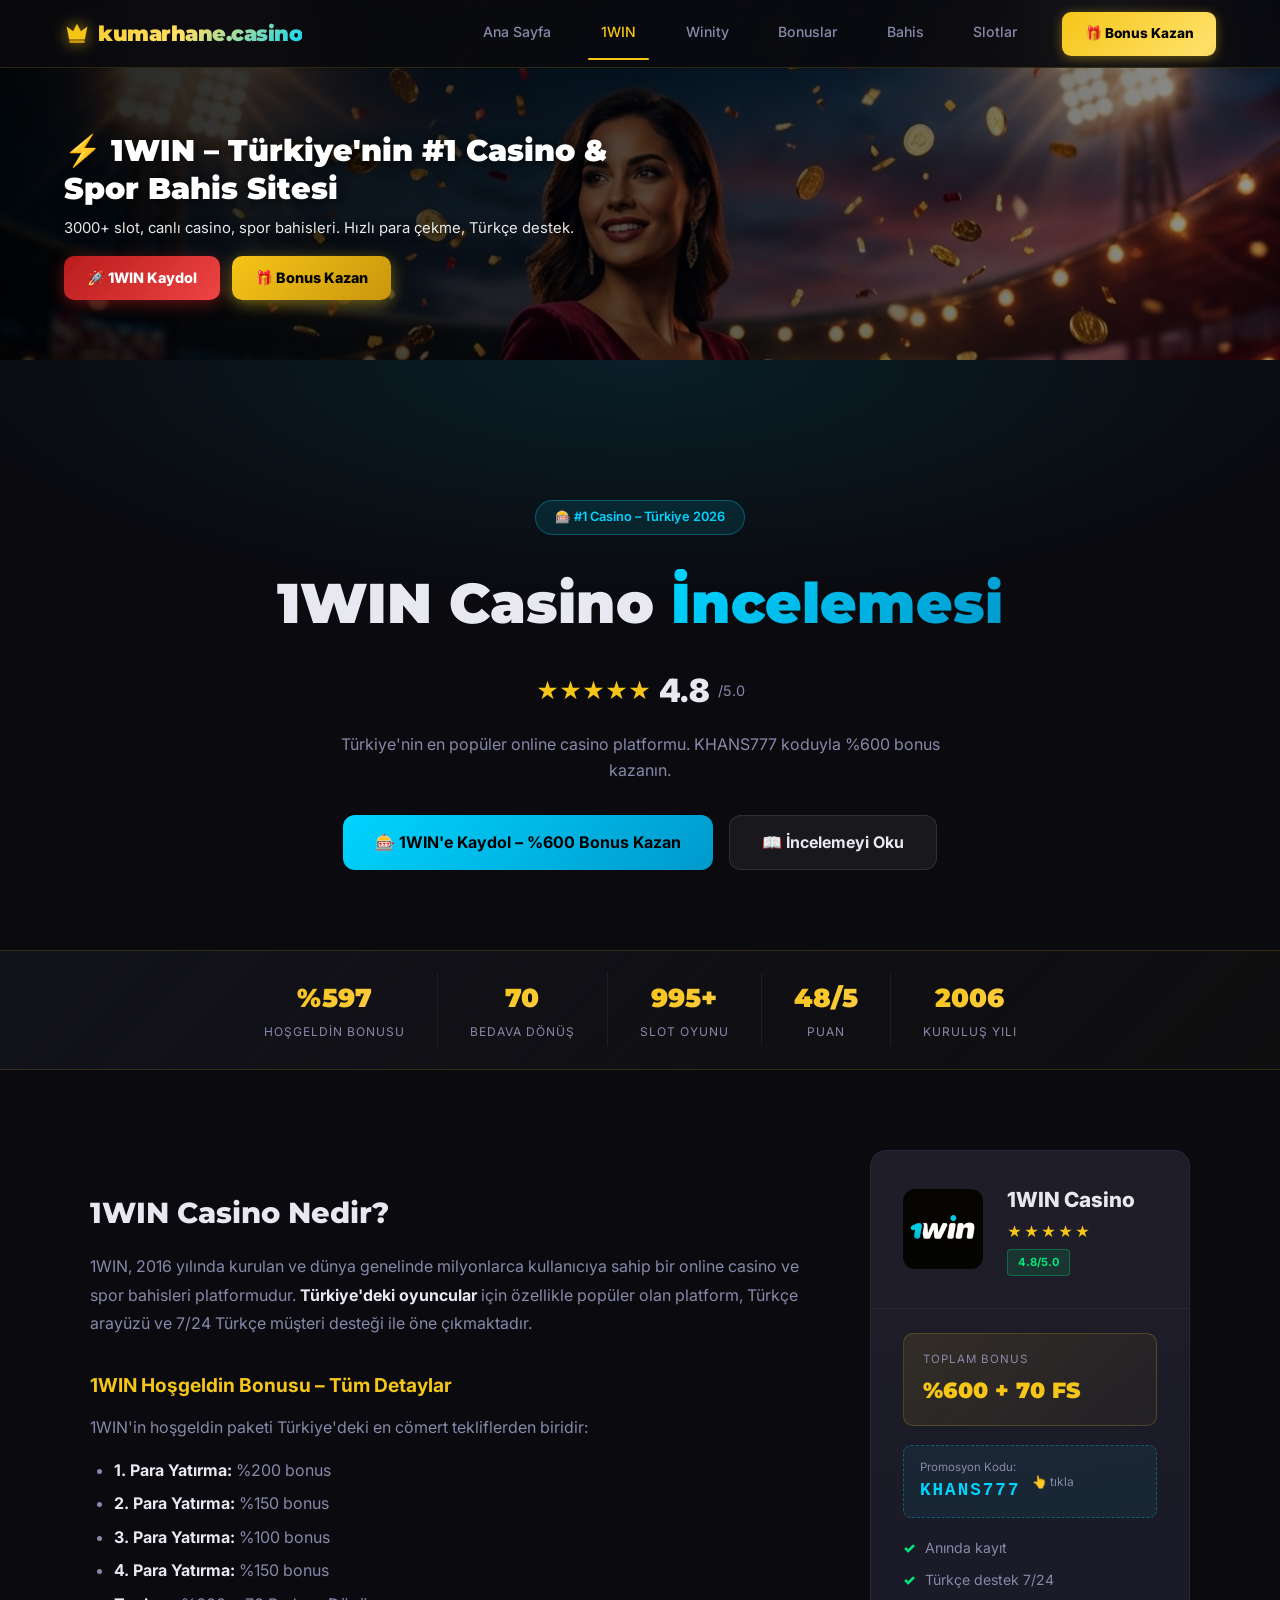
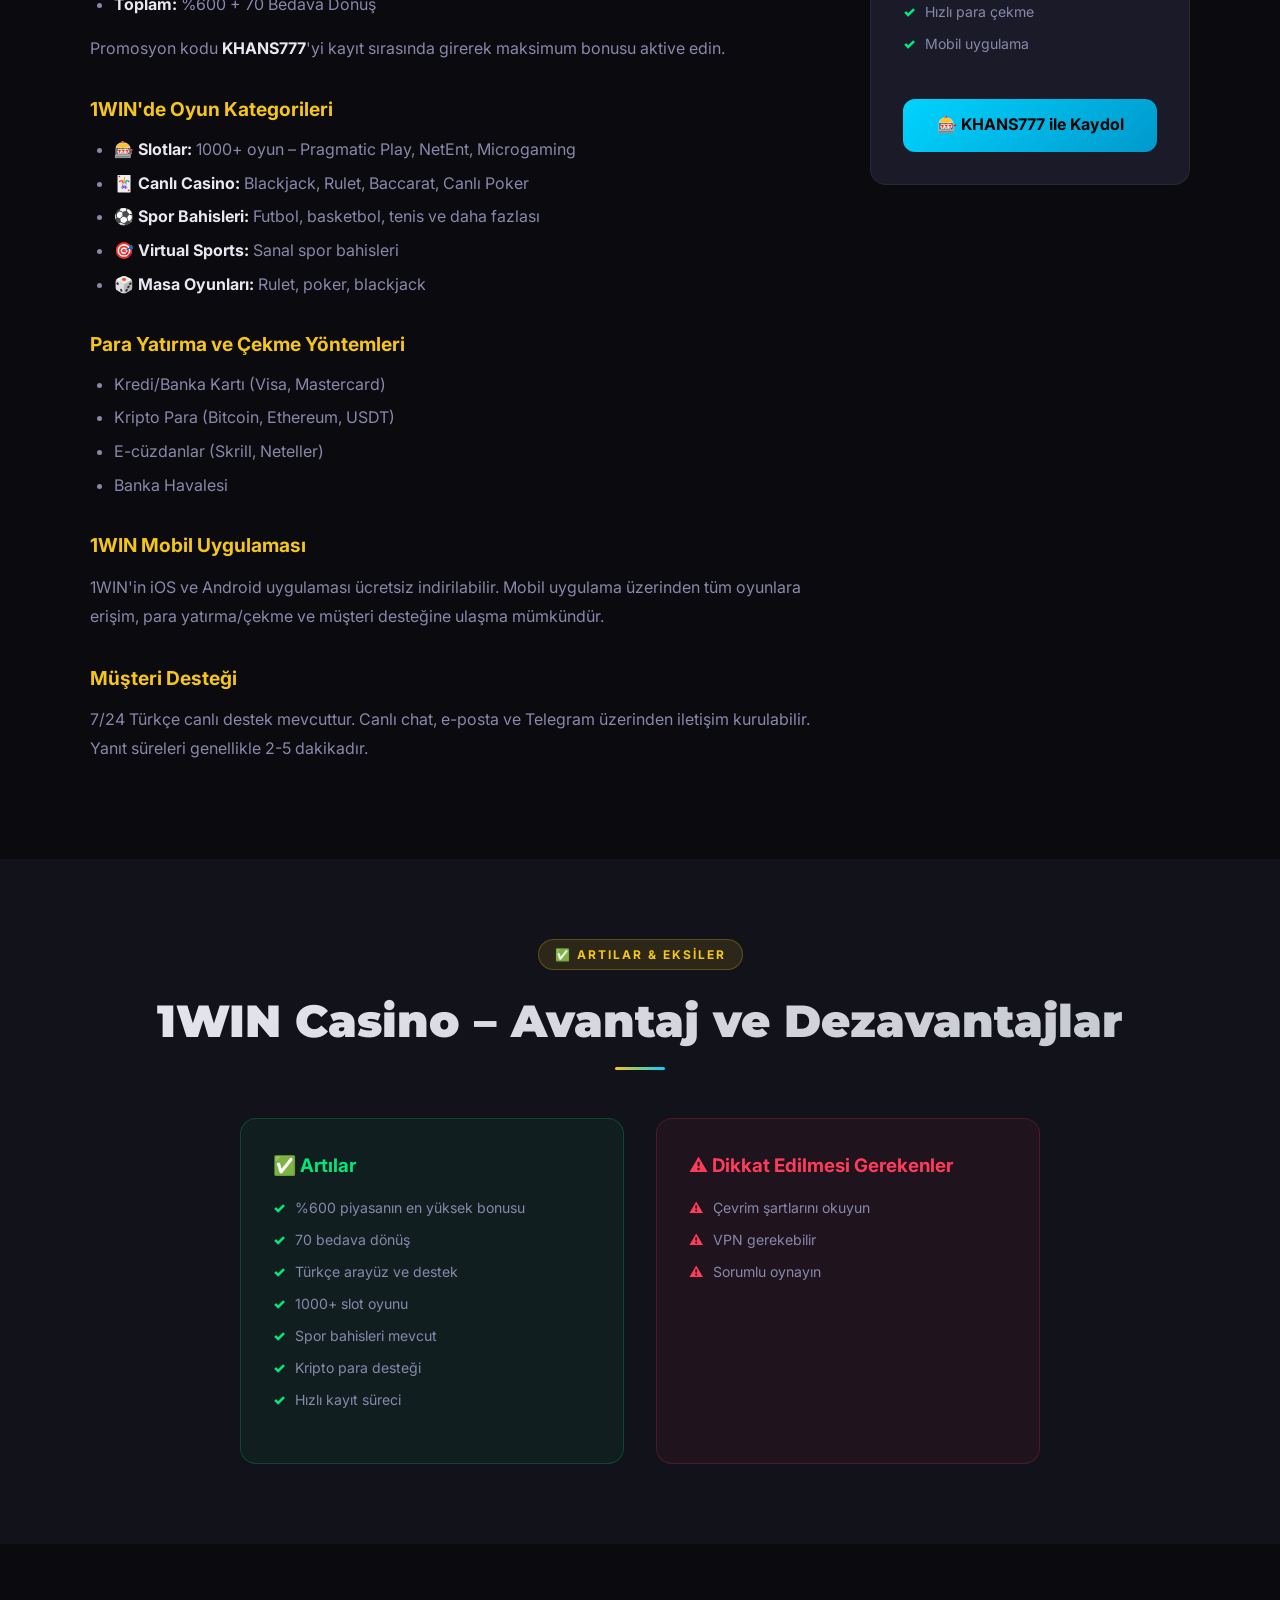
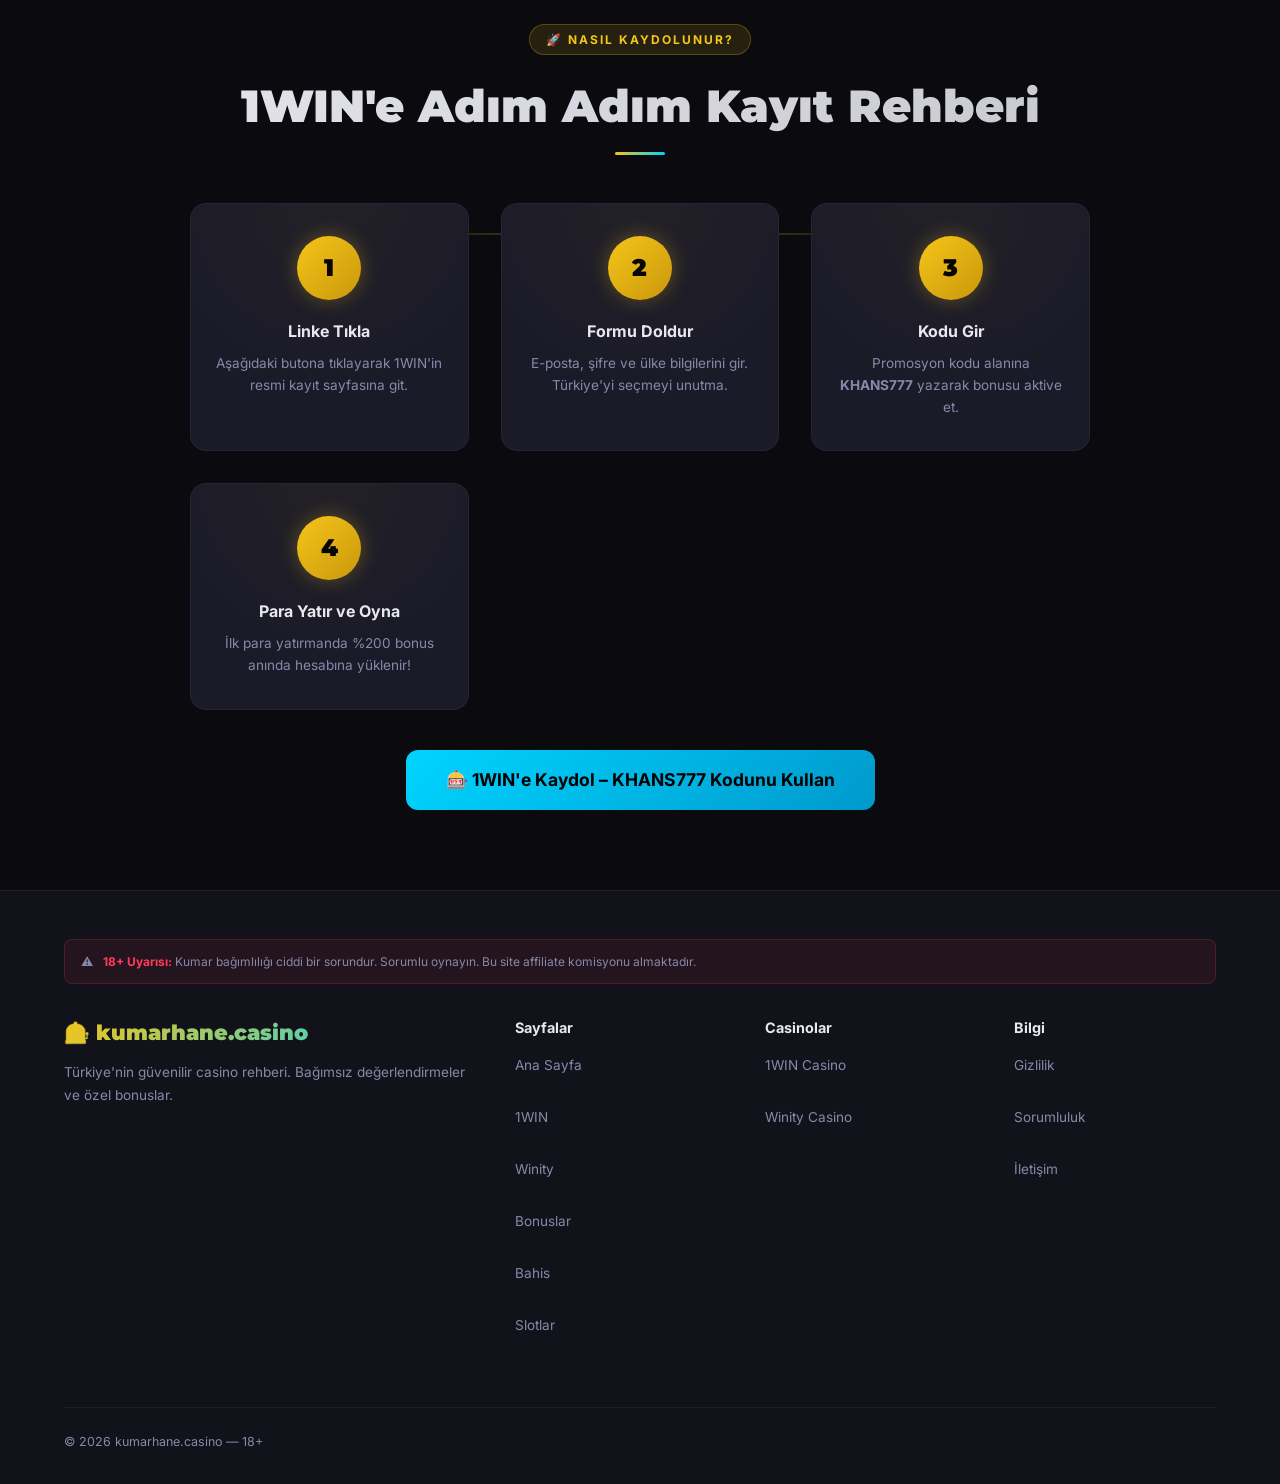
==== commit 5c3e21bb: "Add Google Analytics 4 tracking code" ====
--- a/1win.html
+++ b/1win.html
@@ -1,6 +1,14 @@
 ﻿<!DOCTYPE html>
 <html lang="tr">
 <head>
+<!-- Google tag (gtag.js) -->
+<script async src="https://www.googletagmanager.com/gtag/js?id=G-R4NKTTS8LN"></script>
+<script>
+  window.dataLayer = window.dataLayer || [];
+  function gtag(){dataLayer.push(arguments);}
+  gtag('js', new Date());
+  gtag('config', 'G-R4NKTTS8LN');
+</script>
 <meta charset="UTF-8">
 <meta name="viewport" content="width=device-width, initial-scale=1.0, viewport-fit=cover">
 <title>1WIN Casino Türkiye – %600 Bonus + 70 Bedava Dönüş | Promosyon Kodu: KHANS777</title>
--- a/assets/css/style.css
+++ b/assets/css/style.css
@@ -1,4 +1,4 @@
-@import url('https://fonts.googleapis.com/css2?family=Inter:wght@300;400;500;600;700;800;900&family=Montserrat:wght@700;800;900&display=swap');
+﻿@import url('https://fonts.googleapis.com/css2?family=Inter:wght@300;400;500;600;700;800;900&family=Montserrat:wght@700;800;900&display=swap');
 
 :root {
   --gold: #f5c518;
@@ -1200,4 +1200,183 @@
 
 @media (max-width: 360px) {
   .slot-grid { grid-template-columns: 1fr !important; }
+}
+
+/* ===== MOBILE FIX FINAL - CLEAN ===== */
+html { overflow-x: hidden; }
+body { overflow-x: hidden; }
+
+@media (max-width: 768px) {
+
+  /* NAVBAR: hide button, keep burger */
+  .btn-nav, a.btn-nav { display: none !important; }
+  .navbar, nav {
+    display: flex !important;
+    align-items: center !important;
+    justify-content: space-between !important;
+    padding: 0 16px !important;
+    height: 56px !important;
+    box-sizing: border-box !important;
+    position: fixed !important;
+    top: 0; left: 0; right: 0; width: 100%;
+    z-index: 1000;
+  }
+
+  /* BURGER centered */
+  .burger, .hamburger, .nav-toggle,
+  button[class*="toggle"], button[class*="burger"] {
+    display: flex !important;
+    align-items: center !important;
+    justify-content: center !important;
+    flex-direction: column !important;
+    gap: 5px !important;
+    width: 40px !important; height: 40px !important;
+    min-width: 40px !important;
+    padding: 0 !important;
+    background: none !important;
+    border: none !important;
+    flex-shrink: 0 !important;
+    margin-left: auto !important;
+  }
+
+  /* SCROLLBAR hide */
+  ::-webkit-scrollbar { display: none; width: 0; }
+
+  /* HERO: proper top spacing for fixed navbar */
+  .hero, section.hero, [class*="page-hero"], [class*="hero-section"] {
+    margin-top: 0 !important;
+    padding-top: 70px !important;
+  }
+
+  /* HERO inner pages - only reduce font, don't break layout */
+  .hero-title, .page-hero-title {
+    font-size: clamp(1.4rem, 6vw, 2rem) !important;
+    word-break: break-word !important;
+  }
+  .hero-sub, .page-hero-sub {
+    font-size: 0.85rem !important;
+    line-height: 1.5 !important;
+  }
+
+  /* HERO SPLIT: single column, keep image visible */
+  .hero-split {
+    grid-template-columns: 1fr !important;
+    padding: 0 4% !important;
+  }
+  .hero-split-left { text-align: center !important; }
+  /* Keep right side hidden only on main hero (has the card overlay) */
+  .hero-split-right { display: block !important; margin-top: 1rem; }
+
+  /* BUTTONS: full width stacked */
+  .hero-buttons {
+    flex-direction: column !important;
+    width: 100% !important;
+    gap: 0.6rem !important;
+  }
+  .hero-buttons .btn, .hero-buttons a {
+    width: 100% !important;
+    text-align: center !important;
+    justify-content: center !important;
+    display: flex !important;
+  }
+
+  /* STATS PILLS: 3 column */
+  .hero-bonus-pills {
+    display: flex !important;
+    flex-wrap: nowrap !important;
+    gap: 0.4rem !important;
+    width: 100% !important;
+  }
+  .bonus-pill {
+    flex: 1 !important;
+    min-width: 0 !important;
+    padding: 0.5rem 0.3rem !important;
+  }
+  .bonus-pill-val { font-size: 0.9rem !important; }
+  .bonus-pill-label { font-size: 0.55rem !important; }
+
+  /* KUMARHANE pills */
+  .kh-hero-pills {
+    display: flex !important;
+    flex-wrap: nowrap !important;
+    gap: 0.4rem !important;
+    width: 100% !important;
+  }
+  .kh-pill { flex: 1 !important; min-width: 0 !important; padding: 0.4rem 0.3rem !important; }
+  .kh-hero-btns {
+    flex-direction: column !important;
+    width: 100% !important;
+    gap: 0.5rem !important;
+  }
+  .kh-btn-gold, .kh-btn-outline {
+    width: 100% !important; justify-content: center !important;
+  }
+  .kh-hero-right { display: block !important; }
+
+  /* SECTION padding */
+  .section { padding: 2rem 4% !important; }
+
+  /* FLOATING DECOS: hide to prevent overflow */
+  .hd-suit, .hd-chip, .hero-decos { display: none !important; }
+
+  /* PAGE HERO inner pages - keep image, fix text */
+  .page-banner, [class*="page-hero"] {
+    padding: 80px 4% 2rem !important;
+    text-align: center !important;
+  }
+  .page-banner-btns, [class*="page-hero-btns"] {
+    flex-direction: column !important;
+    gap: 0.5rem !important;
+    width: 100% !important;
+  }
+  .page-banner-btns a, [class*="page-hero-btns"] a {
+    width: 100% !important;
+    text-align: center !important;
+    display: flex !important;
+    justify-content: center !important;
+  }
+}
+
+/* ===== FOOTER MOBILE: compact 2-col ===== */
+@media (max-width: 768px) {
+  footer { padding: 1.2rem 4% !important; }
+  .footer-grid, footer > div:not(.footer-bottom):not(.gambling-warning) {
+    display: grid !important;
+    grid-template-columns: 1fr 1fr !important;
+    gap: 1rem 1.5rem !important;
+  }
+  .footer-brand { font-size: 0.9rem !important; }
+  .footer-desc { font-size: 0.72rem !important; display: none !important; }
+  .footer-col-title { font-size: 0.72rem !important; margin-bottom: 0.4rem !important; }
+  .footer-links a { font-size: 0.72rem !important; padding: 0.15rem 0 !important; }
+  .footer-bottom {
+    flex-direction: column !important;
+    text-align: center !important;
+    gap: 0.2rem !important;
+    margin-top: 0.8rem !important;
+    padding-top: 0.8rem !important;
+    font-size: 0.68rem !important;
+  }
+  .gambling-warning { font-size: 0.68rem !important; padding: 0.6rem !important; }
+}
+/* ===== NAVBAR BUTTON TEXT CENTER (all screens) ===== */
+.btn-nav, a.btn-nav, nav a.btn-nav,
+.navbar a[class*="btn"], nav a[class*="btn"] {
+  display: inline-flex !important;
+  align-items: center !important;
+  justify-content: center !important;
+  text-align: center !important;
+  white-space: nowrap !important;
+  line-height: 1 !important;
+  vertical-align: middle !important;
+}
+/* ===== HIDE NAV BUTTON MOBILE ===== */
+@media (max-width: 768px) {
+  .btn-nav, a.btn-nav,
+  nav a[class*="btn"], .navbar a[class*="btn"],
+  .navbar .btn-gold, .navbar .btn-green,
+  .navbar-right a[class*="btn"],
+  a[class*="nav-cta"], a[class*="btn-nav"] {
+    display: none !important;
+  }
 }
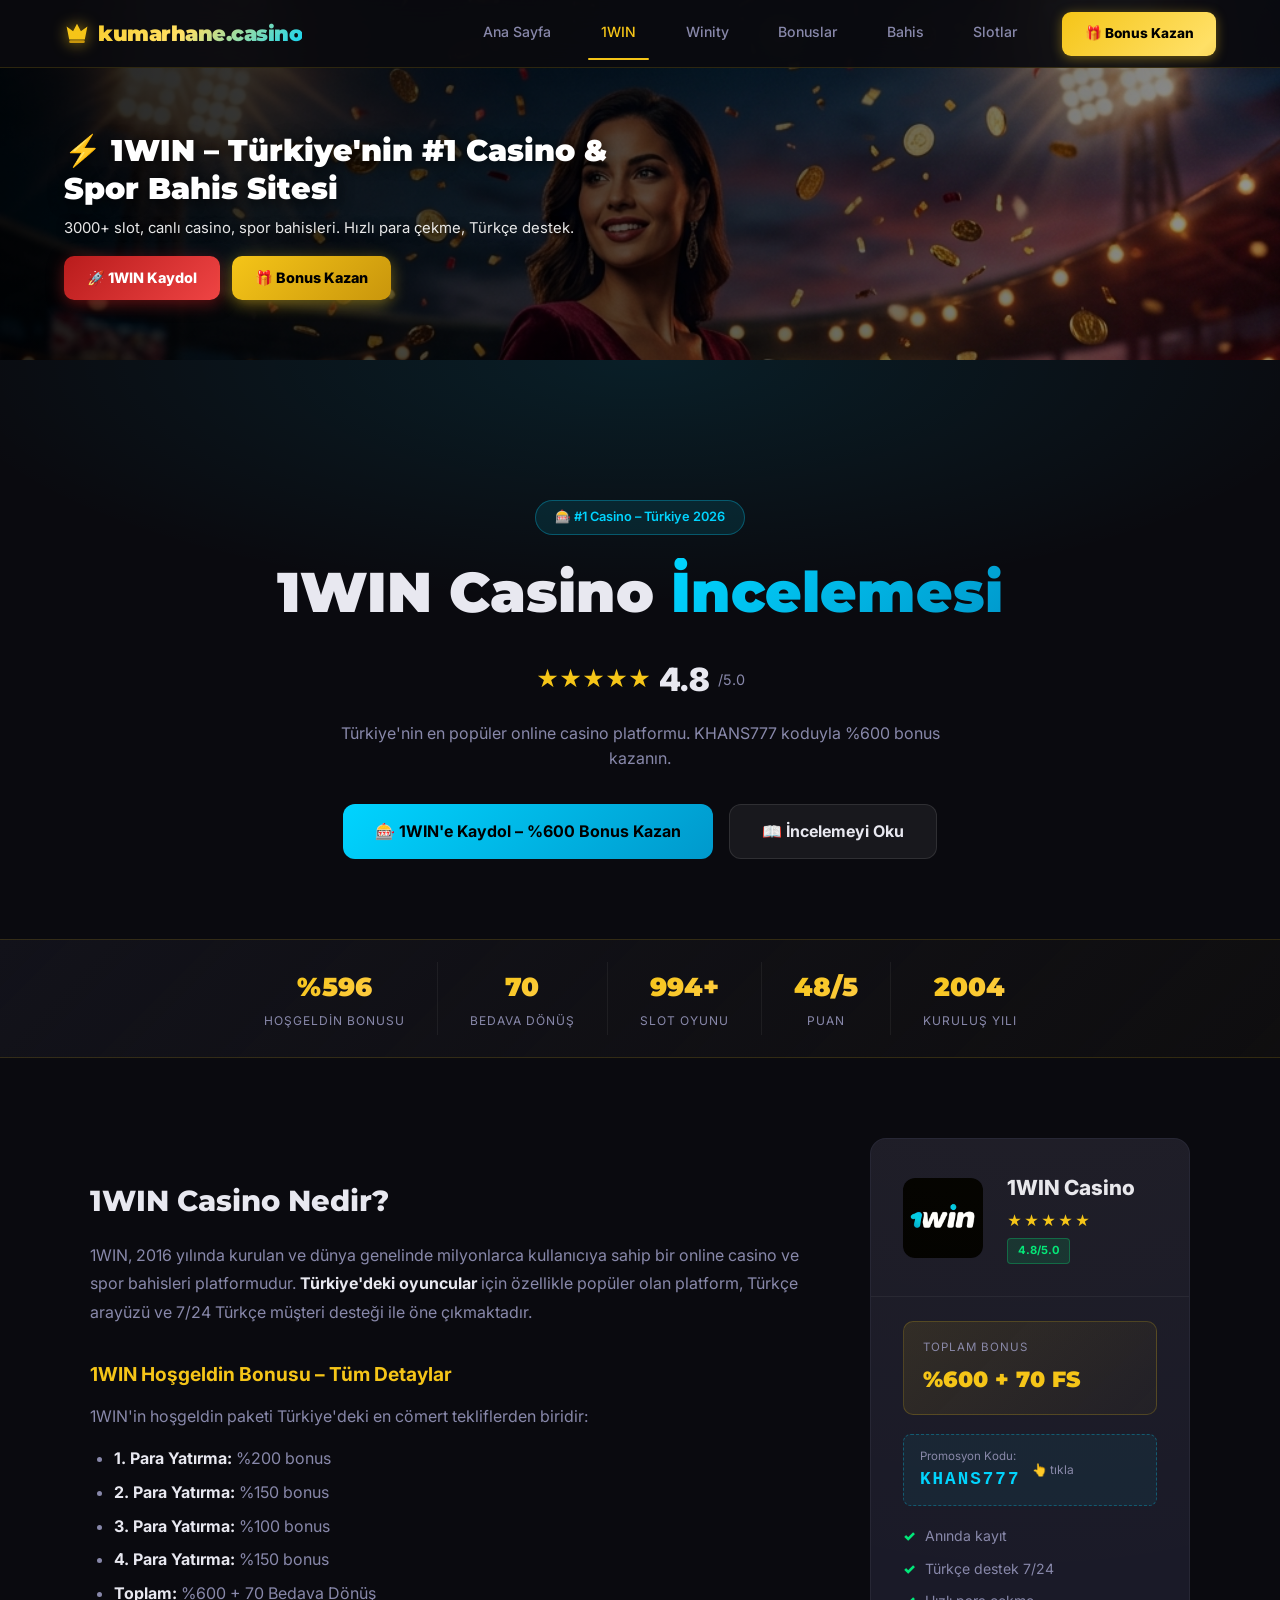
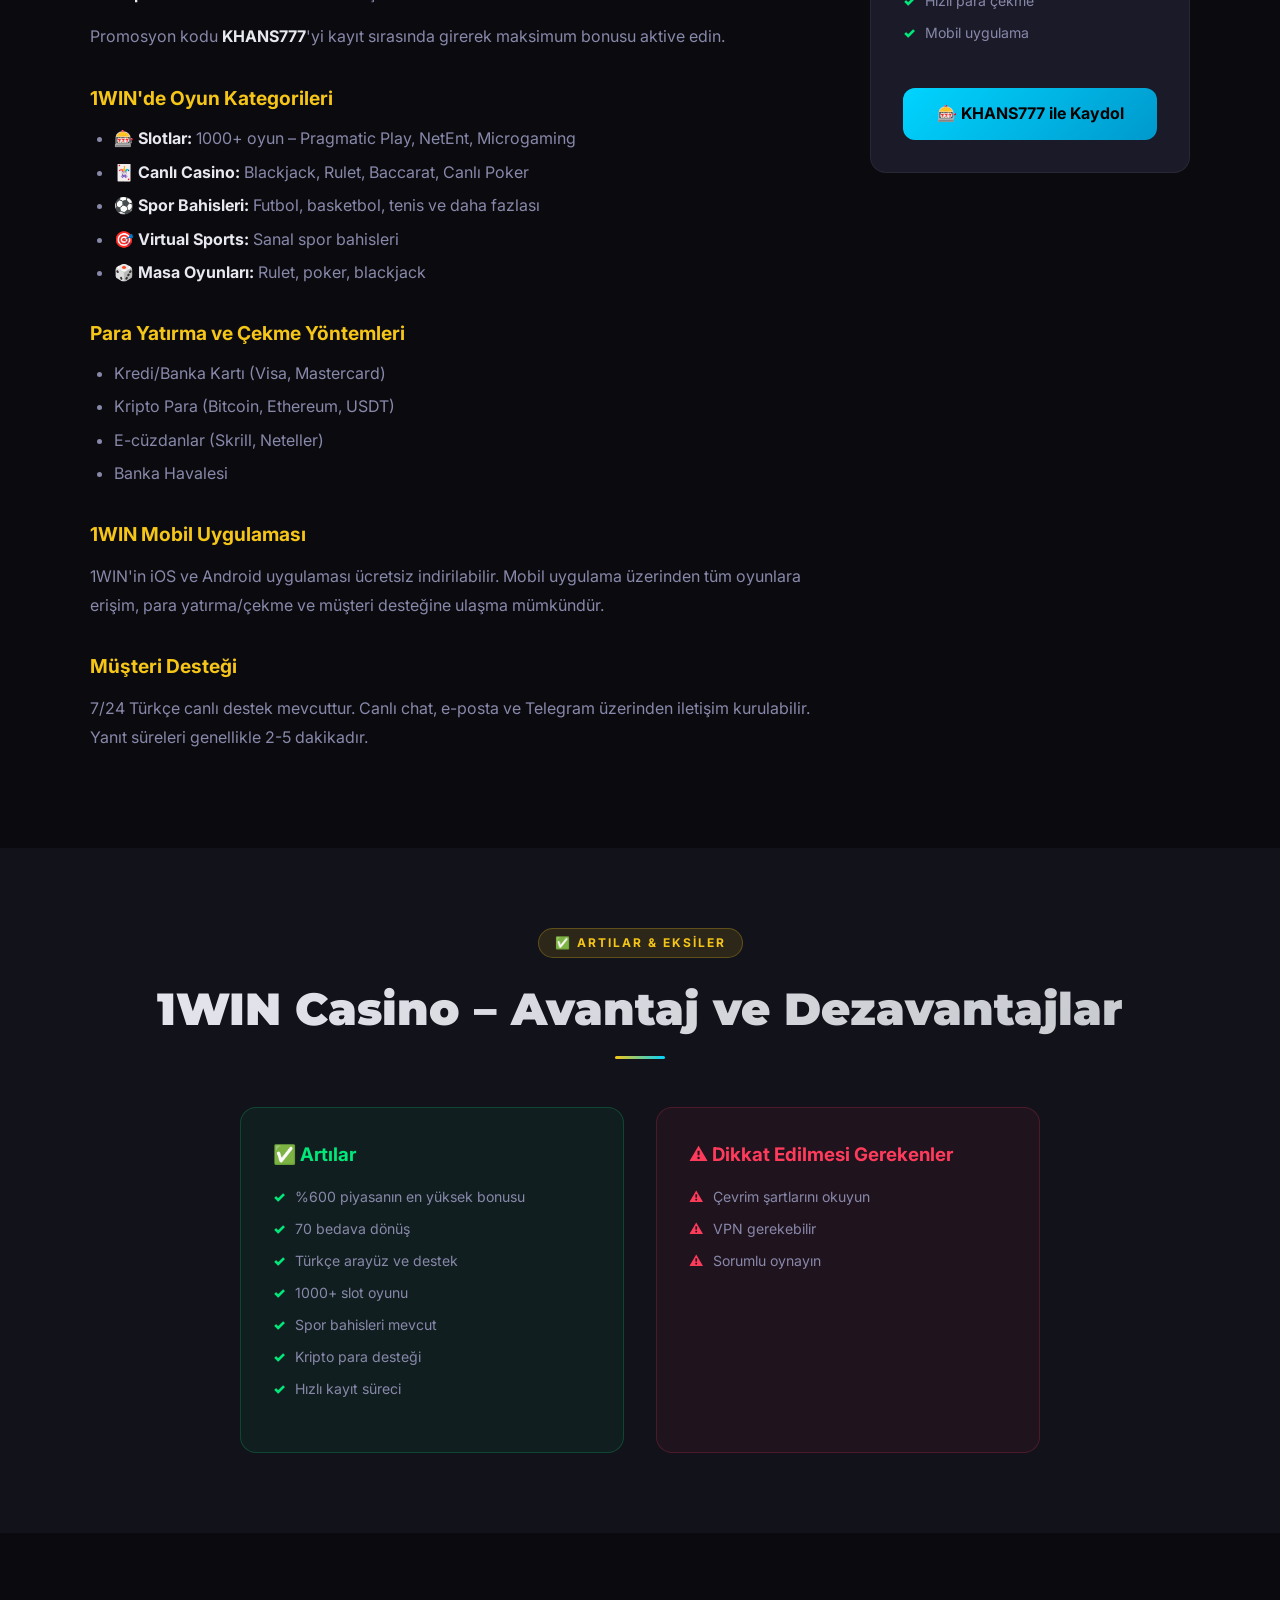
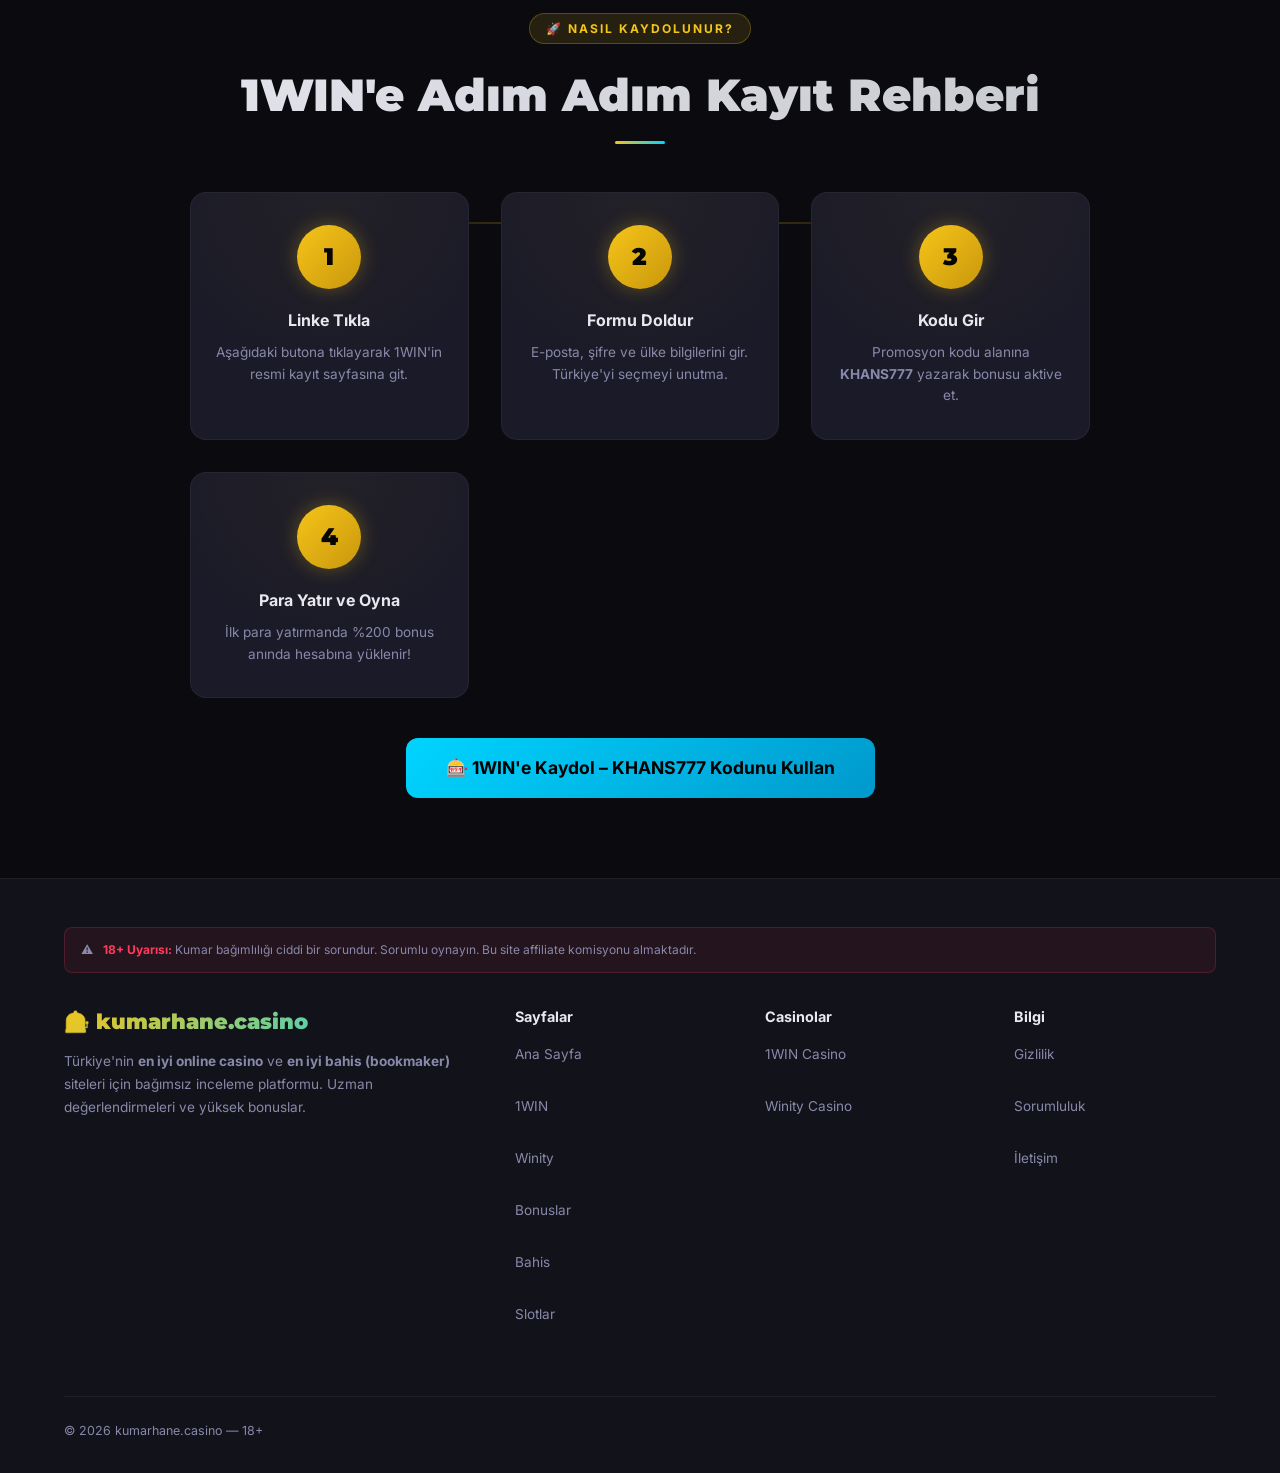
==== commit d043f9ac: "Final SEO, Schema Markup, and Premium Hero optimizations" ====
--- a/1win.html
+++ b/1win.html
@@ -32,8 +32,52 @@
 <link rel="canonical" href="https://kumarhane.casino/1win.html">
 <link rel="icon" type="image/svg+xml" href="assets/favicon.svg">
 <link rel="stylesheet" href="assets/css/style.css">
+
+
 <script type="application/ld+json">
-{"@context":"https://schema.org","@graph":[{"@type":"BreadcrumbList","itemListElement":[{"@type":"ListItem","position":1,"name":"Ana Sayfa","item":"https://kumarhane.casino"},{"@type":"ListItem","position":2,"name":"1WIN Casino İnceleme","item":"https://kumarhane.casino/1win.html"}]},{"@type":"Review","itemReviewed":{"@type":"Organization","name":"1WIN Casino","url":"https://lkte.cc/c1a523dd","logo":"https://kumarhane.casino/assets/images/1win-logo.png"},"reviewRating":{"@type":"Rating","ratingValue":"4.8","bestRating":"5","worstRating":"1"},"author":{"@type":"Organization","name":"Kumarhane.Casino","url":"https://kumarhane.casino"},"reviewBody":"1WIN Casino, Türkiye'deki en iyi online casino platformlarından biridir. %600 hoşgeldin bonusu ve KHANS777 promosyon kodu ile Kaydolun.","datePublished":"2026-05-22"}]}
+{
+  "@context": "https://schema.org",
+  "@graph": [
+    {
+      "@type": "WebSite",
+      "@id": "https://kumarhane.casino/#website",
+      "url": "https://kumarhane.casino/",
+      "name": "1WIN Casino Türkiye",
+      "description": "1WIN Casino Türkiye incelemesi 2026. KHANS777 kodu ile %600 bonus ve 70 bedava dönüş kazanın. Kayıt, para yatırma ve çekme rehberi.",
+      "publisher": {
+        "@type": "Organization",
+        "name": "1WIN Casino Türkiye",
+        "logo": {
+          "@type": "ImageObject",
+          "url": "https://kumarhane.casino/assets/images/logo.png"
+        }
+      }
+    },
+    {
+      "@type": "WebPage",
+      "@id": "https://kumarhane.casino/#webpage",
+      "url": "https://kumarhane.casino/",
+      "name": "1WIN Casino Türkiye – %600 Bonus + 70 Bedava Dönüş | Promosyon Kodu: KHANS777",
+      "description": "1WIN Casino Türkiye incelemesi 2026. KHANS777 kodu ile %600 bonus ve 70 bedava dönüş kazanın. Kayıt, para yatırma ve çekme rehberi.",
+      "isPartOf": {
+        "@id": "https://kumarhane.casino/#website"
+      }
+    },
+    {
+      "@type": "Casino",
+      "@id": "https://kumarhane.casino/#casino",
+      "name": "1WIN Casino Türkiye",
+      "image": "https://kumarhane.casino/assets/images/logo.png",
+      "description": "1WIN Casino Türkiye incelemesi 2026. KHANS777 kodu ile %600 bonus ve 70 bedava dönüş kazanın. Kayıt, para yatırma ve çekme rehberi.",
+      "aggregateRating": {
+        "@type": "AggregateRating",
+        "ratingValue": "4.9",
+        "bestRating": "5",
+        "ratingCount": "1250"
+      }
+    }
+  ]
+}
 </script>
 </head>
 <body>
@@ -219,7 +263,7 @@
   <div class="footer-grid">
     <div>
       <div class="footer-brand-name">🎰 kumarhane.casino</div>
-      <p class="footer-desc">Türkiye'nin güvenilir casino rehberi. Bağımsız değerlendirmeler ve özel bonuslar.</p>
+      <p class="footer-desc">Türkiye'nin <strong>en iyi online casino</strong> ve <strong>en iyi bahis (bookmaker)</strong> siteleri için bağımsız inceleme platformu. Uzman değerlendirmeleri ve yüksek bonuslar.</p>
     </div>
     <div><div class="footer-col-title">Sayfalar</div><div class="footer-links"><a href="index.html">Ana Sayfa</a><a href="1win.html">1WIN</a><a href="winity.html">Winity</a><a href="bonuslar.html">Bonuslar</a><a href="bahis.html">Bahis</a>
       <a href="slotlar.html">Slotlar</a></div></div>
--- a/assets/css/style.css
+++ b/assets/css/style.css
@@ -1379,4 +1379,78 @@
   a[class*="nav-cta"], a[class*="btn-nav"] {
     display: none !important;
   }
-}+}
+
+
+/* === HERO COMPACT UPGRADE === */
+.hero {
+  min-height: auto !important;
+  padding: 85px 4% 30px !important; /* Reduced top and bottom padding */
+}
+.hero-grid {
+  gap: 1.5rem !important;
+  align-items: center !important;
+}
+.hero-right {
+  max-width: 375px !important; /* INCREASED BY ~10% (was 340px) */
+  margin: 0 auto !important;
+  width: 100% !important;
+}
+.hero-split-right {
+  max-width: 375px !important; /* INCREASED BY ~10% (was 340px) */
+  margin: 0 auto !important;
+  width: 100% !important;
+}
+/* Shrink image padding/radius a bit to fit the compact look */
+.hero-right img, .hero-split-right img {
+  border-radius: 16px !important; 
+}
+.hero-title {
+  font-size: clamp(1.8rem, 4.2vw, 2.8rem) !important;
+  margin-bottom: 0.6rem !important;
+}
+.hero-sub {
+  margin-bottom: 1rem !important;
+}
+.hero-badge {
+  margin-bottom: 0.8rem !important;
+}
+.hero-pills {
+  margin-bottom: 1.2rem !important;
+}
+.hero-btns {
+  margin-top: 15px !important;
+}
+.hero-btns .btn-gold {
+    padding: 14px 24px !important;
+    font-size: 1.05rem !important;
+    text-transform: uppercase !important; /* FIX "Ol" LOOKING LIKE "OI" */
+    letter-spacing: 0.5px !important;
+}
+.hero-img-card {
+    padding: 0.8rem 1.4rem !important; /* Tighter form */
+    bottom: -1rem !important;
+}
+/* Shrink fonts inside the right form */
+.hero-img-card > div:nth-child(1), .ic-label {
+    font-size: 0.75rem !important;
+    margin-bottom: 0.3rem !important;
+}
+.hero-img-card > div:nth-child(2), .ic-bonus {
+    font-size: 1.2rem !important;
+    margin-bottom: 0.5rem !important;
+}
+.hero-img-card > a, .ic-btn {
+    padding: 0.8rem 1.2rem !important;
+    font-size: 0.9rem !important;
+    text-transform: uppercase !important; /* FIX "Ol" LOOKING LIKE "OI" */
+    letter-spacing: 0.5px !important;
+}
+.btn-reg, .btn-outline, .promo-btn, .sticky-btn, .play-btn, .hero-reg-btn {
+    text-transform: uppercase !important; /* FIX "Ol" LOOKING LIKE "OI" ACROSS THE ENTIRE SITE */
+    letter-spacing: 0.5px !important;
+}
+@media(max-width:640px) {
+  .hero-right, .hero-split-right { display: none !important; }
+  .hero { padding: 75px 4% 30px !important; }
+}
